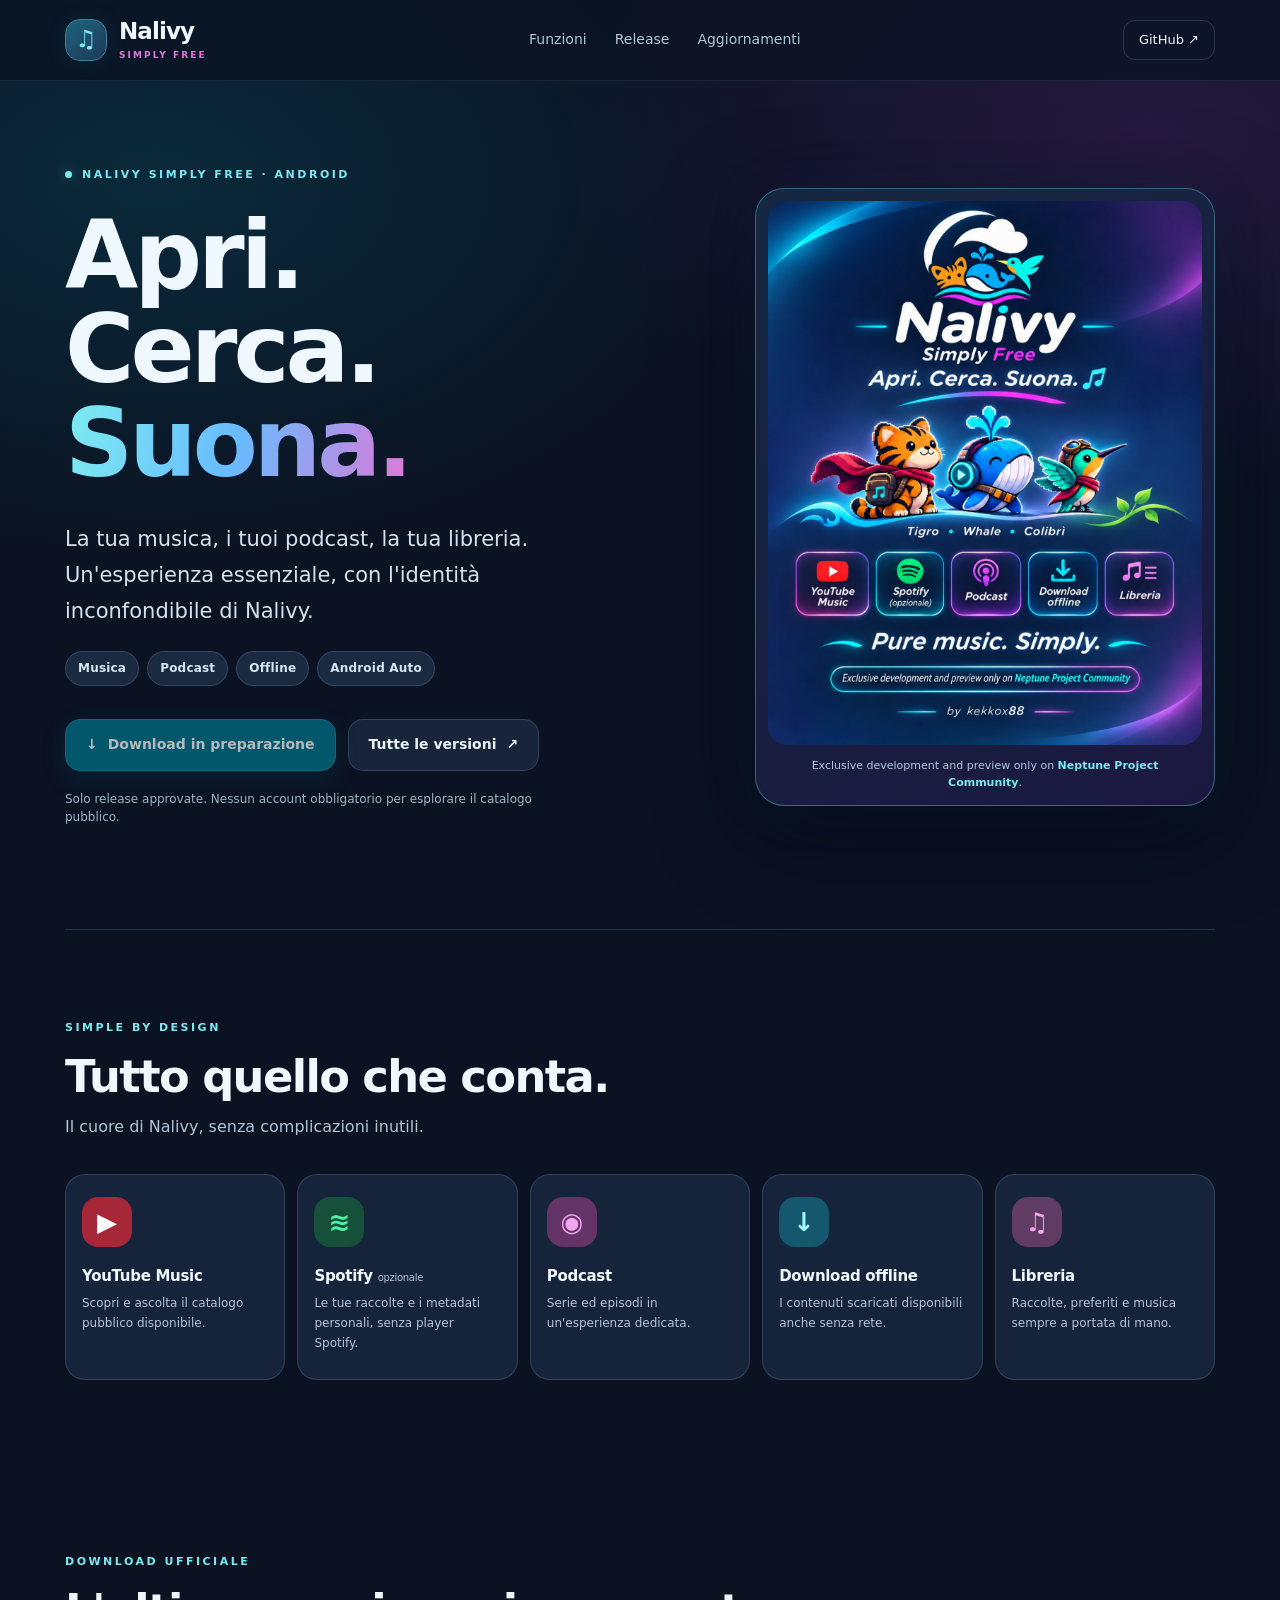
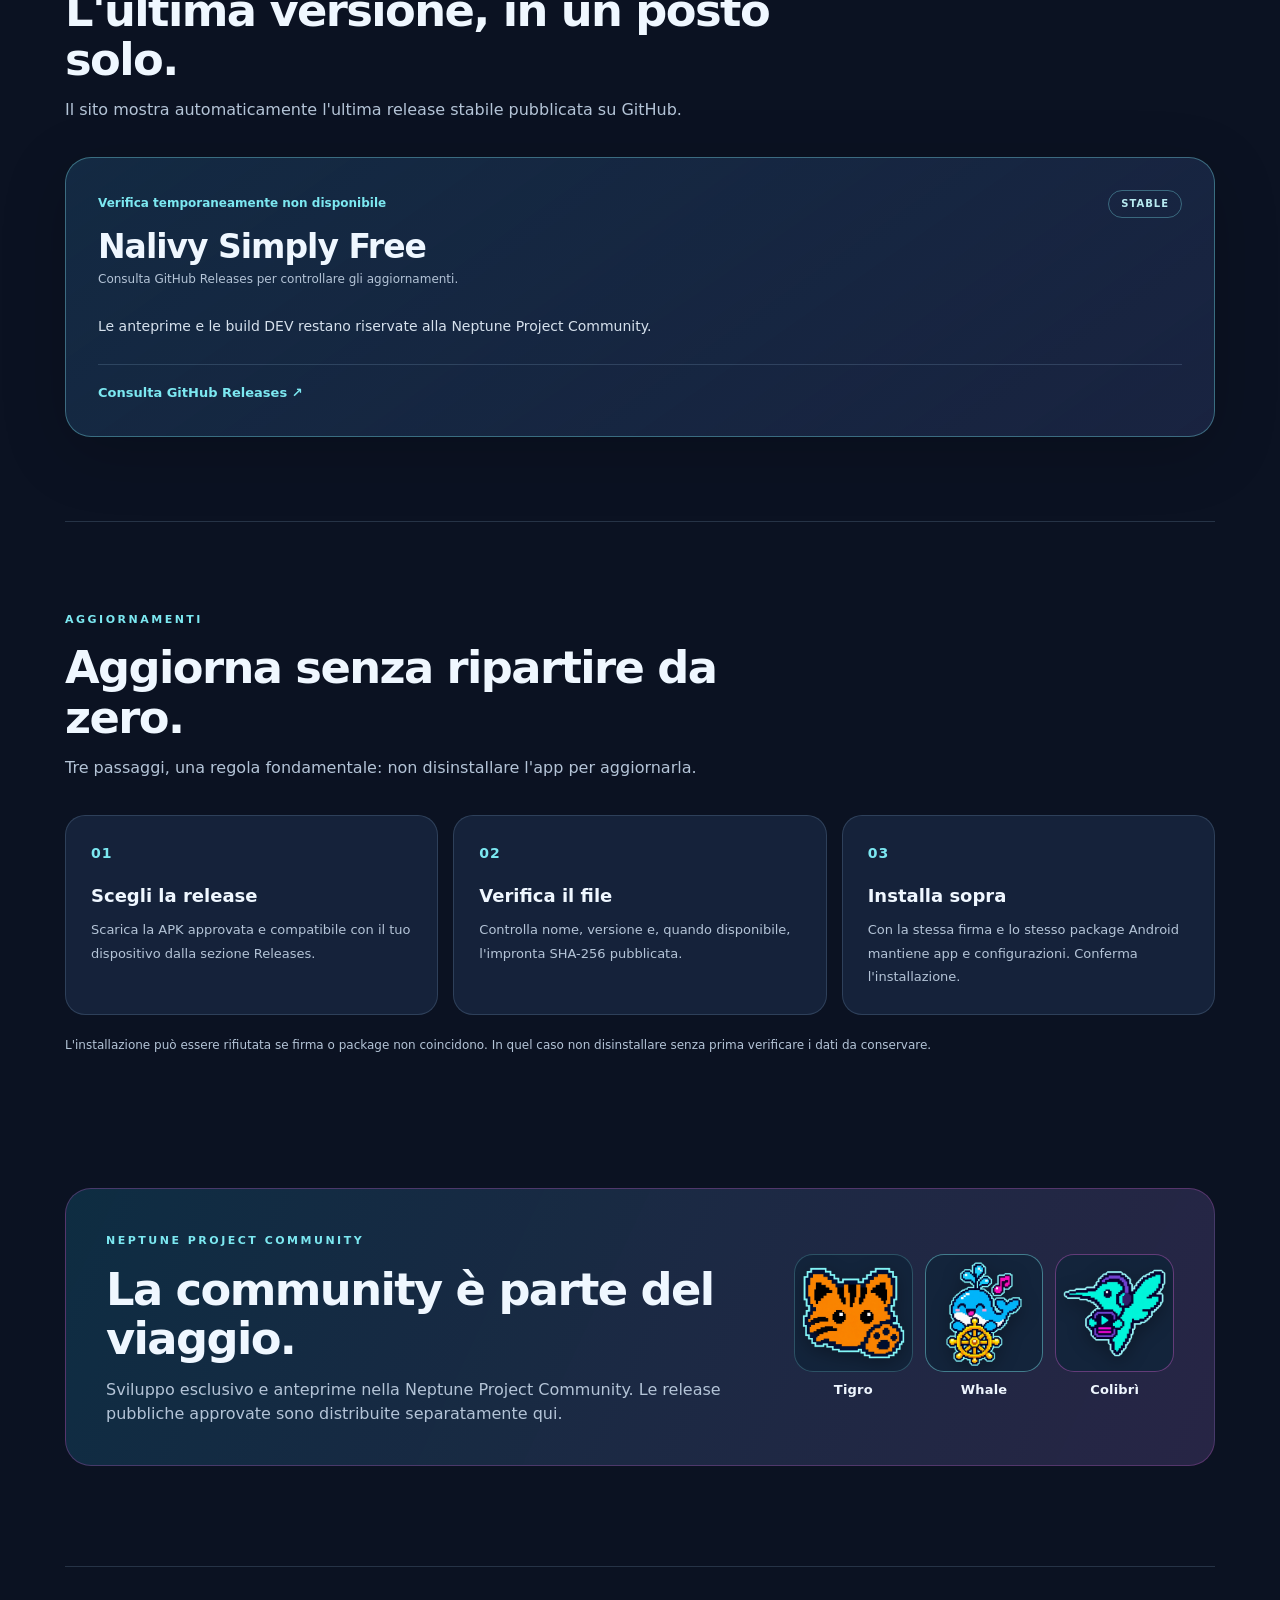
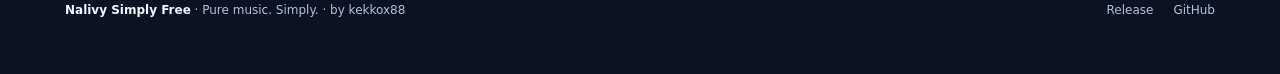
==== docs/index.html @ 71b58e71 "site: link public footer to repository instead of internal release compliance notes" ====
<!doctype html>
<html lang="it">
<head>
  <meta charset="utf-8">
  <meta name="viewport" content="width=device-width, initial-scale=1">
  <meta name="theme-color" content="#0c1426">
  <meta name="description" content="Nalivy Simply Free — Apri. Cerca. Suona. Scopri l'app Android, le release ufficiali e gli aggiornamenti.">
  <meta property="og:title" content="Nalivy Simply Free · Pure music. Simply.">
  <meta property="og:description" content="Apri. Cerca. Suona. Musica, podcast e libreria, in stile Nalivy Simply.">
  <meta property="og:type" content="website">
  <meta property="og:image" content="https://kekkox88.github.io/Nalivy-Downloads/assets/nalivy-cover.jpg">
  <meta property="og:url" content="https://kekkox88.github.io/Nalivy-Downloads/">
  <title>Nalivy Simply Free · Pure music. Simply.</title>
  <link rel="icon" type="image/svg+xml" href="./assets/favicon.svg">
  <link rel="stylesheet" href="./styles.css">
  <script defer src="./app.js"></script>
</head>
<body>
  <a class="skip" href="#main">Vai al contenuto</a>
  <div class="background-glow" aria-hidden="true"></div>
  <header class="site-header">
    <nav class="nav wrap" aria-label="Navigazione principale">
      <a class="brand" href="#top" aria-label="Nalivy Simply Free, torna all'inizio">
        <span class="brand-symbol" aria-hidden="true">♫</span>
        <span class="brand-text"><strong>Nalivy</strong><small>SIMPLY FREE</small></span>
      </a>
      <div class="nav-items">
        <a href="#funzioni">Funzioni</a>
        <a href="#release">Release</a>
        <a href="#aggiornamenti">Aggiornamenti</a>
      </div>
      <a class="nav-github" href="https://github.com/kekkox88/Nalivy-Downloads" rel="noopener noreferrer" target="_blank">GitHub <span aria-hidden="true">↗</span></a>
    </nav>
  </header>

  <main id="main">
    <section class="hero wrap" id="top" aria-labelledby="hero-title">
      <div class="hero-copy">
        <p class="eyebrow"><span class="status-dot" aria-hidden="true"></span> NALIVY SIMPLY FREE · ANDROID</p>
        <h1 id="hero-title">Apri.<br>Cerca.<br><span class="gradient-text">Suona.</span></h1>
        <p class="hero-sub">La tua musica, i tuoi podcast, la tua libreria. Un'esperienza essenziale, con l'identità inconfondibile di Nalivy.</p>
        <div class="hero-pills" aria-label="Caratteristiche">
          <span>Musica</span><span>Podcast</span><span>Offline</span><span>Android Auto</span>
        </div>
        <div class="hero-actions">
          <a class="button button-primary is-disabled" id="hero-download" href="#release" aria-disabled="true" tabindex="-1"><span aria-hidden="true">↓</span> Download in preparazione</a>
          <a class="button button-outline" href="https://github.com/kekkox88/Nalivy-Downloads/releases" rel="noopener noreferrer" target="_blank">Tutte le versioni <span aria-hidden="true">↗</span></a>
        </div>
        <p class="hero-note">Solo release approvate. Nessun account obbligatorio per esplorare il catalogo pubblico.</p>
      </div>
      <figure class="cover-panel">
        <img src="./assets/nalivy-cover.jpg" alt="Copertina ufficiale Nalivy Simply Free con Tigro, Whale e Colibrì, cinque funzioni principali e il motto Pure music. Simply." width="1227" height="1536" fetchpriority="high">
        <figcaption>Exclusive development and preview only on <strong>Neptune Project Community</strong>.</figcaption>
      </figure>
    </section>

    <section class="section section-line wrap" id="funzioni" aria-labelledby="features-title">
      <div class="section-head"><span class="kicker">SIMPLE BY DESIGN</span><h2 id="features-title">Tutto quello che conta.</h2><p>Il cuore di Nalivy, senza complicazioni inutili.</p></div>
      <div class="features">
        <article class="feature"><div class="feature-icon youtube" aria-hidden="true">▶</div><h3>YouTube Music</h3><p>Scopri e ascolta il catalogo pubblico disponibile.</p></article>
        <article class="feature"><div class="feature-icon spotify" aria-hidden="true">≋</div><h3>Spotify <span class="optional">opzionale</span></h3><p>Le tue raccolte e i metadati personali, senza player Spotify.</p></article>
        <article class="feature"><div class="feature-icon podcasts" aria-hidden="true">◉</div><h3>Podcast</h3><p>Serie ed episodi in un'esperienza dedicata.</p></article>
        <article class="feature"><div class="feature-icon offline" aria-hidden="true">↓</div><h3>Download offline</h3><p>I contenuti scaricati disponibili anche senza rete.</p></article>
        <article class="feature"><div class="feature-icon library" aria-hidden="true">♫</div><h3>Libreria</h3><p>Raccolte, preferiti e musica sempre a portata di mano.</p></article>
      </div>
    </section>

    <section class="section wrap" id="release" aria-labelledby="release-title">
      <div class="section-head"><span class="kicker">DOWNLOAD UFFICIALE</span><h2 id="release-title">L'ultima versione, in un posto solo.</h2><p>Il sito mostra automaticamente l'ultima release stabile pubblicata su GitHub.</p></div>
      <div class="release-panel" aria-live="polite" aria-atomic="false">
        <div class="release-top">
          <div>
            <span id="release-state" class="release-state"><span class="status-dot" aria-hidden="true"></span> Verifica disponibilità…</span>
            <h3 id="release-name">Nalivy Simply Free</h3>
            <p class="release-meta" id="release-meta">Controllo delle release ufficiali.</p>
          </div>
          <span class="release-channel">STABLE</span>
        </div>
        <p id="release-message" class="release-message">Le versioni di sviluppo non vengono pubblicate in questa sezione.</p>
        <div class="downloads" id="download-files" hidden></div>
        <div class="notes" id="release-notes" hidden><h4>Novità della versione</h4><p id="release-notes-text"></p></div>
        <div class="release-bottom"><a id="release-page" href="https://github.com/kekkox88/Nalivy-Downloads/releases" target="_blank" rel="noopener noreferrer">Consulta GitHub Releases <span aria-hidden="true">↗</span></a><a id="checksum-link" href="#aggiornamenti" hidden>Verifica SHA-256</a></div>
      </div>
    </section>

    <section class="section section-line wrap" id="aggiornamenti" aria-labelledby="updates-title">
      <div class="section-head"><span class="kicker">AGGIORNAMENTI</span><h2 id="updates-title">Aggiorna senza ripartire da zero.</h2><p>Tre passaggi, una regola fondamentale: non disinstallare l'app per aggiornarla.</p></div>
      <div class="steps">
        <article class="step"><span class="step-number">01</span><h3>Scegli la release</h3><p>Scarica la APK approvata e compatibile con il tuo dispositivo dalla sezione Releases.</p></article>
        <article class="step"><span class="step-number">02</span><h3>Verifica il file</h3><p>Controlla nome, versione e, quando disponibile, l'impronta SHA-256 pubblicata.</p></article>
        <article class="step"><span class="step-number">03</span><h3>Installa sopra</h3><p>Con la stessa firma e lo stesso package Android mantiene app e configurazioni. Conferma l'installazione.</p></article>
      </div>
      <p class="update-disclaimer">L'installazione può essere rifiutata se firma o package non coincidono. In quel caso non disinstallare senza prima verificare i dati da conservare.</p>
    </section>

    <section class="community wrap" aria-labelledby="community-title"><div><span class="kicker">NEPTUNE PROJECT COMMUNITY</span><h2 id="community-title">La community è parte del viaggio.</h2><p>Sviluppo esclusivo e anteprime nella Neptune Project Community. Le release pubbliche approvate sono distribuite separatamente qui.</p></div><div class="community-guardians" aria-label="Le mascotte di Nalivy: Tigro, Whale e Colibrì">
      <figure class="guardian guardian-tigro">
        <div class="guardian-art"><img src="./assets/tigro.webp" width="620" height="562" alt="Tigro, mascotte pixel-art a forma di tigre arancione" loading="lazy" decoding="async"></div>
        <figcaption>Tigro</figcaption>
      </figure>
      <figure class="guardian guardian-whale">
        <div class="guardian-art"><img src="./assets/whale.webp" width="467" height="620" alt="Whale, mascotte pixel-art a forma di balena blu al timone" loading="lazy" decoding="async"></div>
        <figcaption>Whale</figcaption>
      </figure>
      <figure class="guardian guardian-colibri">
        <div class="guardian-art"><img src="./assets/colibri.webp" width="620" height="532" alt="Colibrì, mascotte pixel-art turchese con cuffie musicali" loading="lazy" decoding="async"></div>
        <figcaption>Colibrì</figcaption>
      </figure>
    </div></section>
  </main>

  <footer class="footer wrap"><span><strong>Nalivy Simply Free</strong> · Pure music. Simply. · by kekkox88</span><div><a href="https://github.com/kekkox88/Nalivy-Downloads/releases">Release</a><a href="https://github.com/kekkox88/Nalivy-Downloads">GitHub</a></div></footer>
</body>
</html>
---- docs/styles.css ----
:root{--bg:#0b1222;--bg2:#101b30;--surface:#15213a;--surface2:#172743;--stroke:rgba(159,198,231,.18);--ink:#eff7ff;--muted:#b4c4d7;--cyan:#7ce8f1;--turquoise:#00b5c8;--magenta:#db7bd8;--cta:#00758b;--radius:22px;color-scheme:dark}
*,*::before,*::after{box-sizing:border-box}
html{scroll-behavior:smooth;scroll-padding-top:88px}
body{margin:0;font-family:Inter,ui-sans-serif,system-ui,-apple-system,BlinkMacSystemFont,"Segoe UI",sans-serif;color:var(--ink);background:var(--bg);line-height:1.55;-webkit-font-smoothing:antialiased}
[hidden]{display:none!important}
a{color:inherit;text-decoration:none}button{font:inherit}a:focus-visible,button:focus-visible{outline:3px solid var(--cyan);outline-offset:4px}::selection{background:#16869b;color:white}
.wrap{width:min(1150px,calc(100% - 48px));margin-inline:auto}.background-glow{pointer-events:none;position:absolute;inset:0 0 auto;z-index:-1;height:900px;background:radial-gradient(ellipse 46% 41% at 90% 15%,rgba(119,47,155,.24),transparent),radial-gradient(ellipse 48% 43% at 12% 20%,rgba(0,181,200,.15),transparent);overflow:hidden}
.skip{position:absolute;left:20px;top:-100px;background:var(--cyan);color:var(--bg);padding:12px;z-index:100}.skip:focus{top:16px}
.site-header{position:relative;border-bottom:1px solid rgba(159,198,231,.1);background:rgba(10,19,36,.8)}.nav{min-height:80px;display:flex;align-items:center;justify-content:space-between;gap:24px}.brand{display:flex;align-items:center;gap:12px}.brand-symbol{width:42px;height:42px;background:linear-gradient(145deg,#1b647b,#213759);border:1px solid #427d95;border-radius:15px;display:grid;place-items:center;color:var(--cyan);font-size:24px;box-shadow:0 0 22px rgba(0,181,200,.1)}.brand-text{display:flex;flex-direction:column;line-height:1.04}.brand-text strong{font-size:23px;letter-spacing:-.9px}.brand-text small{font-size:9px;letter-spacing:2.1px;font-weight:800;color:var(--magenta);margin-top:7px}.nav-items{display:flex;gap:28px;color:var(--muted);font-size:14px}.nav-items a:hover,.nav-github:hover,.footer a:hover{color:var(--cyan)}.nav-github{border:1px solid var(--stroke);padding:9px 15px;border-radius:12px;font-size:13px;white-space:nowrap}
.hero{display:grid;grid-template-columns:minmax(0,1.2fr) minmax(0,.9fr);gap:clamp(30px,6vw,92px);align-items:center;padding-top:74px;padding-bottom:90px}.hero-copy{min-width:0}.eyebrow,.kicker{font-weight:800;font-size:11px;letter-spacing:2.5px;color:var(--cyan)}.eyebrow{display:flex;align-items:center;gap:10px}.status-dot{width:7px;height:7px;border-radius:50%;display:inline-block;background:var(--cyan);box-shadow:0 0 12px rgba(124,232,241,.4);flex-shrink:0}.hero h1{font-weight:850;line-height:.99;letter-spacing:-4px;font-size:clamp(64px,7.4vw,104px);margin:26px 0 32px}.gradient-text{background:linear-gradient(105deg,var(--cyan) 5%,#68bbff 50%,var(--magenta) 98%);background-clip:text;-webkit-background-clip:text;color:transparent}.hero-sub{color:#d4e2ef;font-size:clamp(17px,2.05vw,21px);max-width:550px;line-height:1.7;margin:0 0 22px}.hero-pills{display:flex;flex-wrap:wrap;gap:8px}.hero-pills span{font-size:12px;font-weight:600;letter-spacing:.2px;border-radius:100px;background:#1a2a41;border:1px solid var(--stroke);padding:7px 12px;color:#d2e8f0}.hero-actions{display:flex;flex-wrap:wrap;gap:12px;margin-top:33px}.button{border:1px solid var(--stroke);display:inline-flex;align-items:center;justify-content:center;gap:10px;border-radius:15px;padding:14px 20px;min-height:51px;font-weight:750;font-size:14px;transition:transform .18s ease,border-color .18s ease,background .18s ease}.button:hover:not(.is-disabled){transform:translateY(-2px)}.button-primary{background:#00758b;color:#fff;border-color:#158fa4;box-shadow:0 8px 26px rgba(0,117,139,.25)}.button-primary:hover:not(.is-disabled){background:#008aa0}.button-outline{background:#17243a;color:#eaf6fb}.button-outline:hover{border-color:#5495ab}.is-disabled{cursor:default;opacity:.7}.hero-note{font-size:12px;color:#9eb5c8;margin-top:19px;max-width:500px}
.cover-panel{margin:0;background:linear-gradient(145deg,#162841,#1b1840);padding:12px;border:1px solid rgba(109,219,235,.38);border-radius:29px;box-shadow:0 23px 90px rgba(3,6,18,.55),0 0 55px rgba(2,145,180,.09);max-width:480px;justify-self:center}.cover-panel img{display:block;width:100%;height:auto;border-radius:19px}.cover-panel figcaption{font-size:11px;padding:12px 9px 2px;text-align:center;color:#b3c9db}.cover-panel strong{color:var(--cyan)}
.section{padding-block:84px}.section-line{border-top:1px solid var(--stroke)}.section-head{max-width:750px;margin-bottom:34px}.section-head h2,.community h2{font-size:clamp(29px,3.5vw,46px);letter-spacing:-1.6px;line-height:1.1;margin:13px 0 14px}.section-head p,.community p{margin:0;color:var(--muted);font-size:16px}.features{display:grid;grid-template-columns:repeat(5,minmax(0,1fr));gap:12px}.feature{background:#15243a;border:1px solid var(--stroke);border-radius:20px;padding:22px 16px 25px;min-height:206px}.feature-icon{font-size:26px;width:50px;height:50px;border-radius:16px;display:grid;place-items:center;margin-bottom:20px;font-weight:800}.feature-icon.youtube{color:#fff;background:#a62738}.feature-icon.spotify{color:#4af1a0;background:#164f3a}.feature-icon.podcasts{color:#f3a6f0;background:#643468}.feature-icon.offline{color:#9ff8ff;background:#15576c}.feature-icon.library{color:#f5a2ef;background:#603c64}.feature h3{font-size:15px;line-height:1.25;letter-spacing:-.3px;margin:0 0 9px}.feature .optional{font-size:10px;font-weight:500;color:var(--muted);white-space:nowrap}.feature p{color:var(--muted);font-size:12px;line-height:1.65;margin:0}
.release-panel{border:1px solid rgba(124,232,241,.36);border-radius:26px;background:linear-gradient(145deg,rgba(0,117,139,.1),rgba(29,37,71,.45)),#15213a;padding:32px;box-shadow:0 16px 65px rgba(0,0,0,.18)}.release-top{display:flex;gap:20px;justify-content:space-between;align-items:flex-start}.release-state{color:var(--cyan);font-size:12px;display:inline-flex;gap:10px;align-items:center;font-weight:700}.release-top h3{font-size:clamp(23px,2.8vw,33px);letter-spacing:-1px;margin:14px 0 5px;line-height:1.1}.release-meta{color:var(--muted);font-size:12px;margin:0}.release-channel{color:#b8eaf0;border:1px solid rgba(124,232,241,.35);padding:5px 12px;border-radius:100px;font-size:10px;letter-spacing:1px;font-weight:800}.release-message{color:#d6e1ed;line-height:1.7;font-size:14px;margin:26px 0}.release-bottom{border-top:1px solid var(--stroke);padding-top:18px;display:flex;gap:18px;flex-wrap:wrap}.release-bottom a{color:var(--cyan);font-size:13px;font-weight:700}.release-bottom a:hover{text-decoration:underline}.downloads{display:flex;flex-wrap:wrap;gap:12px;margin:20px 0 24px}.download-file{display:flex;flex-direction:column;gap:3px;background:#00758b;color:white;border:1px solid #339cae;padding:13px 16px;border-radius:14px;font-size:14px;min-width:190px}.download-file:hover{background:#008da6}.download-file span{font-size:10px;opacity:.86;font-weight:400}.notes{border-top:1px solid var(--stroke);padding-top:18px;margin:18px 0}.notes h4{margin:0 0 8px}.notes p{font-size:13px;color:var(--muted);white-space:pre-line;overflow-wrap:anywhere;max-height:18rem;overflow:auto;line-height:1.8}
.steps{display:grid;grid-template-columns:repeat(3,minmax(0,1fr));gap:15px}.step{background:#15223a;border:1px solid var(--stroke);border-radius:20px;padding:25px}.step-number{font-weight:800;font-size:14px;color:var(--cyan);letter-spacing:1px}.step h3{margin:16px 0 9px;font-size:18px}.step p,.update-disclaimer{margin:0;color:var(--muted);font-size:13px;line-height:1.8}.update-disclaimer{margin-top:20px;font-size:12px}
.community{margin-block:48px 100px;border:1px solid rgba(198,90,197,.3);border-radius:26px;padding:38px 40px;background:linear-gradient(115deg,rgba(0,117,139,.17),rgba(198,90,197,.12)),#111e33;display:flex;justify-content:space-between;align-items:center;gap:40px}.community>div:first-child{max-width:740px}.community-guardians{display:grid;grid-template-columns:repeat(3,minmax(0,1fr));gap:12px;width:min(100%,380px);flex:0 0 auto}
.guardian{margin:0;min-width:0;text-align:center}
.guardian-art{aspect-ratio:1;display:flex;align-items:center;justify-content:center;overflow:hidden;background:#13243b;border:1px solid rgba(124,232,241,.23);border-radius:19px;padding:5px}
.guardian img{display:block;max-width:100%;max-height:100%;width:100%;height:100%;object-fit:contain;filter:drop-shadow(0 5px 9px rgba(0,0,0,.30))}
.guardian figcaption{margin-top:8px;color:var(--ink);font-size:13px;font-weight:750;letter-spacing:.2px}
.guardian-whale .guardian-art{border-color:rgba(124,232,241,.45)}
.guardian-colibri .guardian-art{border-color:rgba(198,90,197,.45)}.footer{border-top:1px solid var(--stroke);display:flex;align-items:center;justify-content:space-between;gap:24px;padding-block:34px 54px;color:var(--muted);font-size:12px}.footer strong{color:var(--ink)}.footer div{display:flex;flex-wrap:wrap;gap:20px}
@media (max-width:950px){.features{grid-template-columns:repeat(3,minmax(0,1fr))}.hero{gap:34px}.hero h1{font-size:clamp(55px,7vw,77px)}.nav-items{gap:17px}}
@media (max-width:690px){.wrap{width:min(100% - 34px,550px)}.nav{min-height:72px}.nav-items{display:none}.nav-github{font-size:12px;padding:9px 12px}.hero{grid-template-columns:1fr;padding-top:45px;padding-bottom:64px;gap:34px}.hero h1{font-size:clamp(58px,13.5vw,88px);margin-block:18px 26px}.hero-sub{font-size:17px;line-height:1.6}.cover-panel{width:min(100%,430px)}.section{padding-block:63px}.features{grid-template-columns:repeat(2,minmax(0,1fr))}.feature{min-height:184px;padding:18px 14px}.steps{grid-template-columns:1fr;gap:10px}.release-panel{padding:22px}.community{padding:26px 22px;display:block;margin-block:22px 64px}.community-guardians{margin-top:24px;width:100%;gap:10px}.guardian-art{border-radius:16px}.guardian figcaption{font-size:12px}.footer{flex-direction:column;align-items:flex-start;padding-bottom:38px}}
@media (max-width:400px){.features{grid-template-columns:1fr}.feature{min-height:0;display:grid;grid-template-columns:52px 1fr;gap:5px 15px;align-items:center}.feature-icon{grid-row:span 2;margin-bottom:0}.feature h3{margin:0}.feature p{grid-column:2}.button{width:100%}.release-top{align-items:center}.release-channel{font-size:9px;padding:4px 8px}}
@media (prefers-reduced-motion:reduce){*,*::before,*::after{scroll-behavior:auto!important;transition:none!important;animation:none!important}}

@media (min-width:691px) and (max-width:1050px){.community{gap:26px;padding:30px}.community-guardians{width:310px}}
@media (max-width:370px){.community-guardians{gap:7px}.guardian-art{padding:2px;border-radius:13px}.guardian figcaption{font-size:11px}}
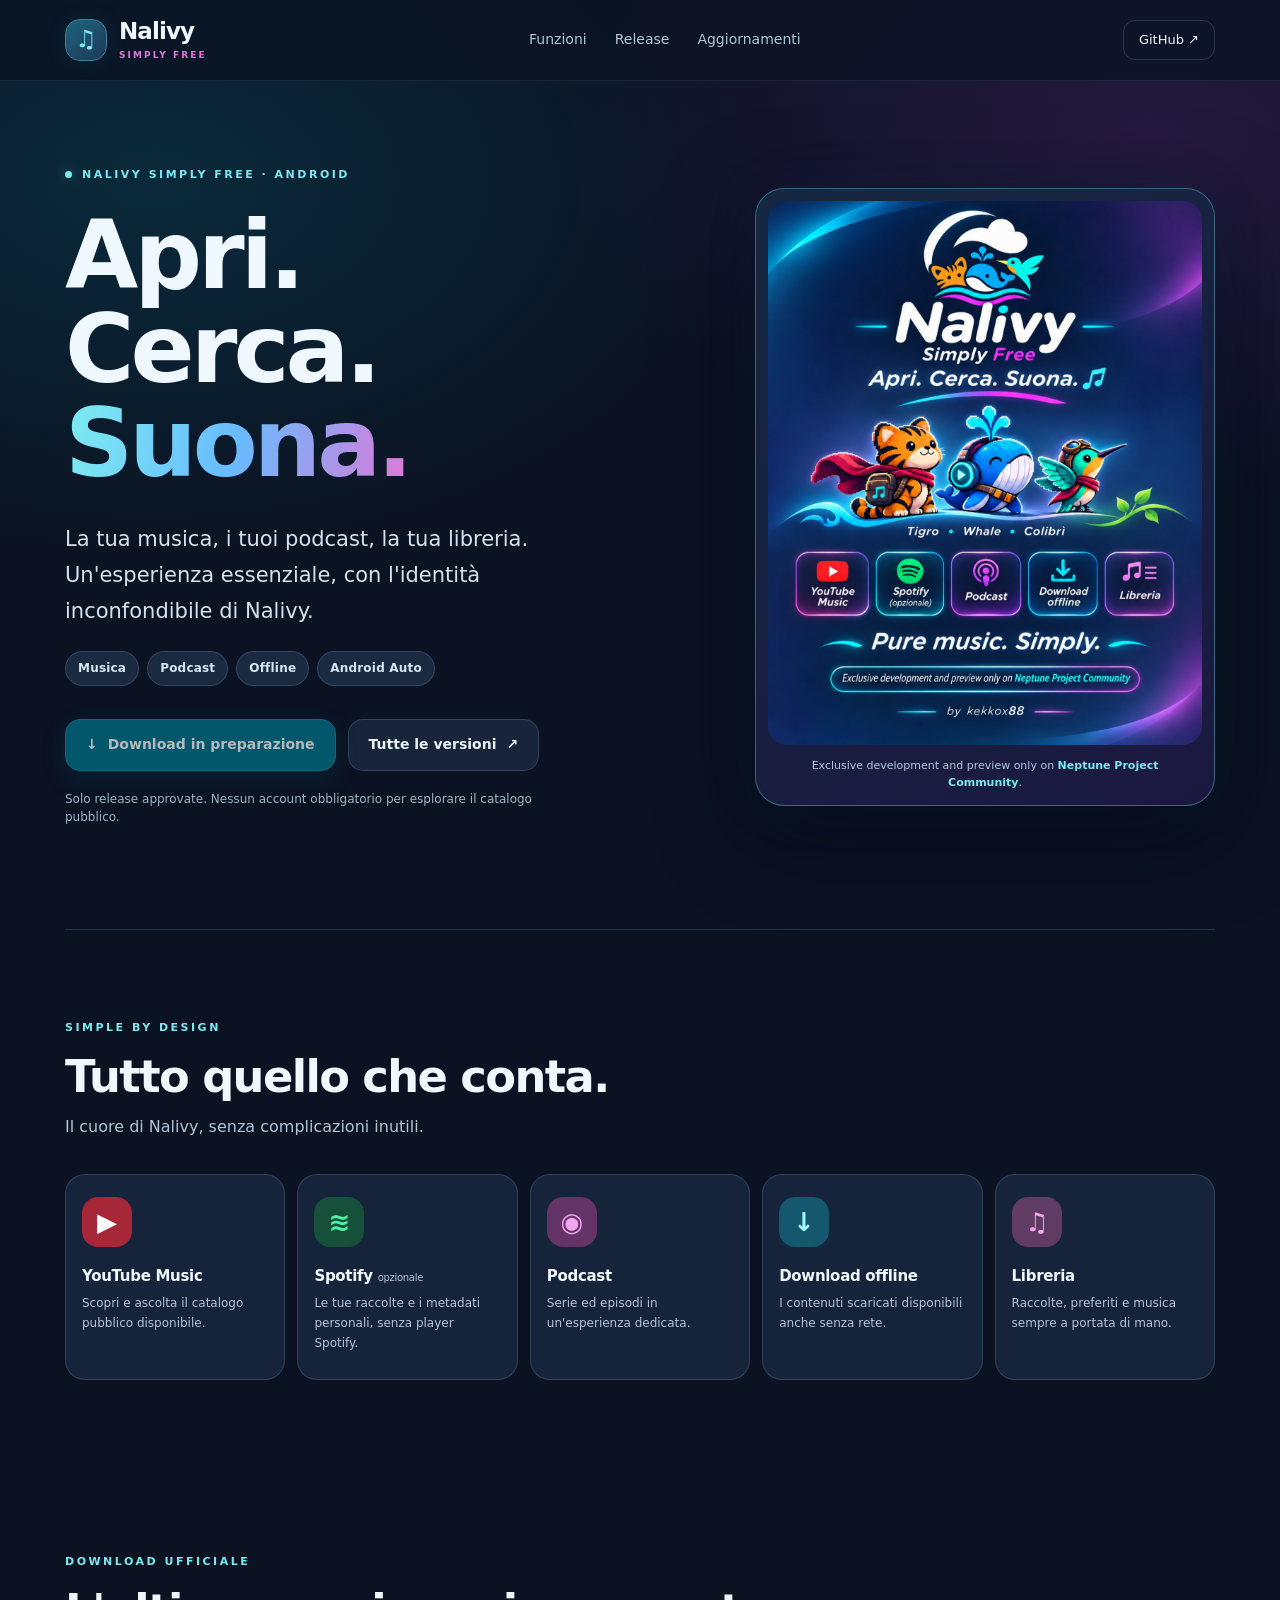
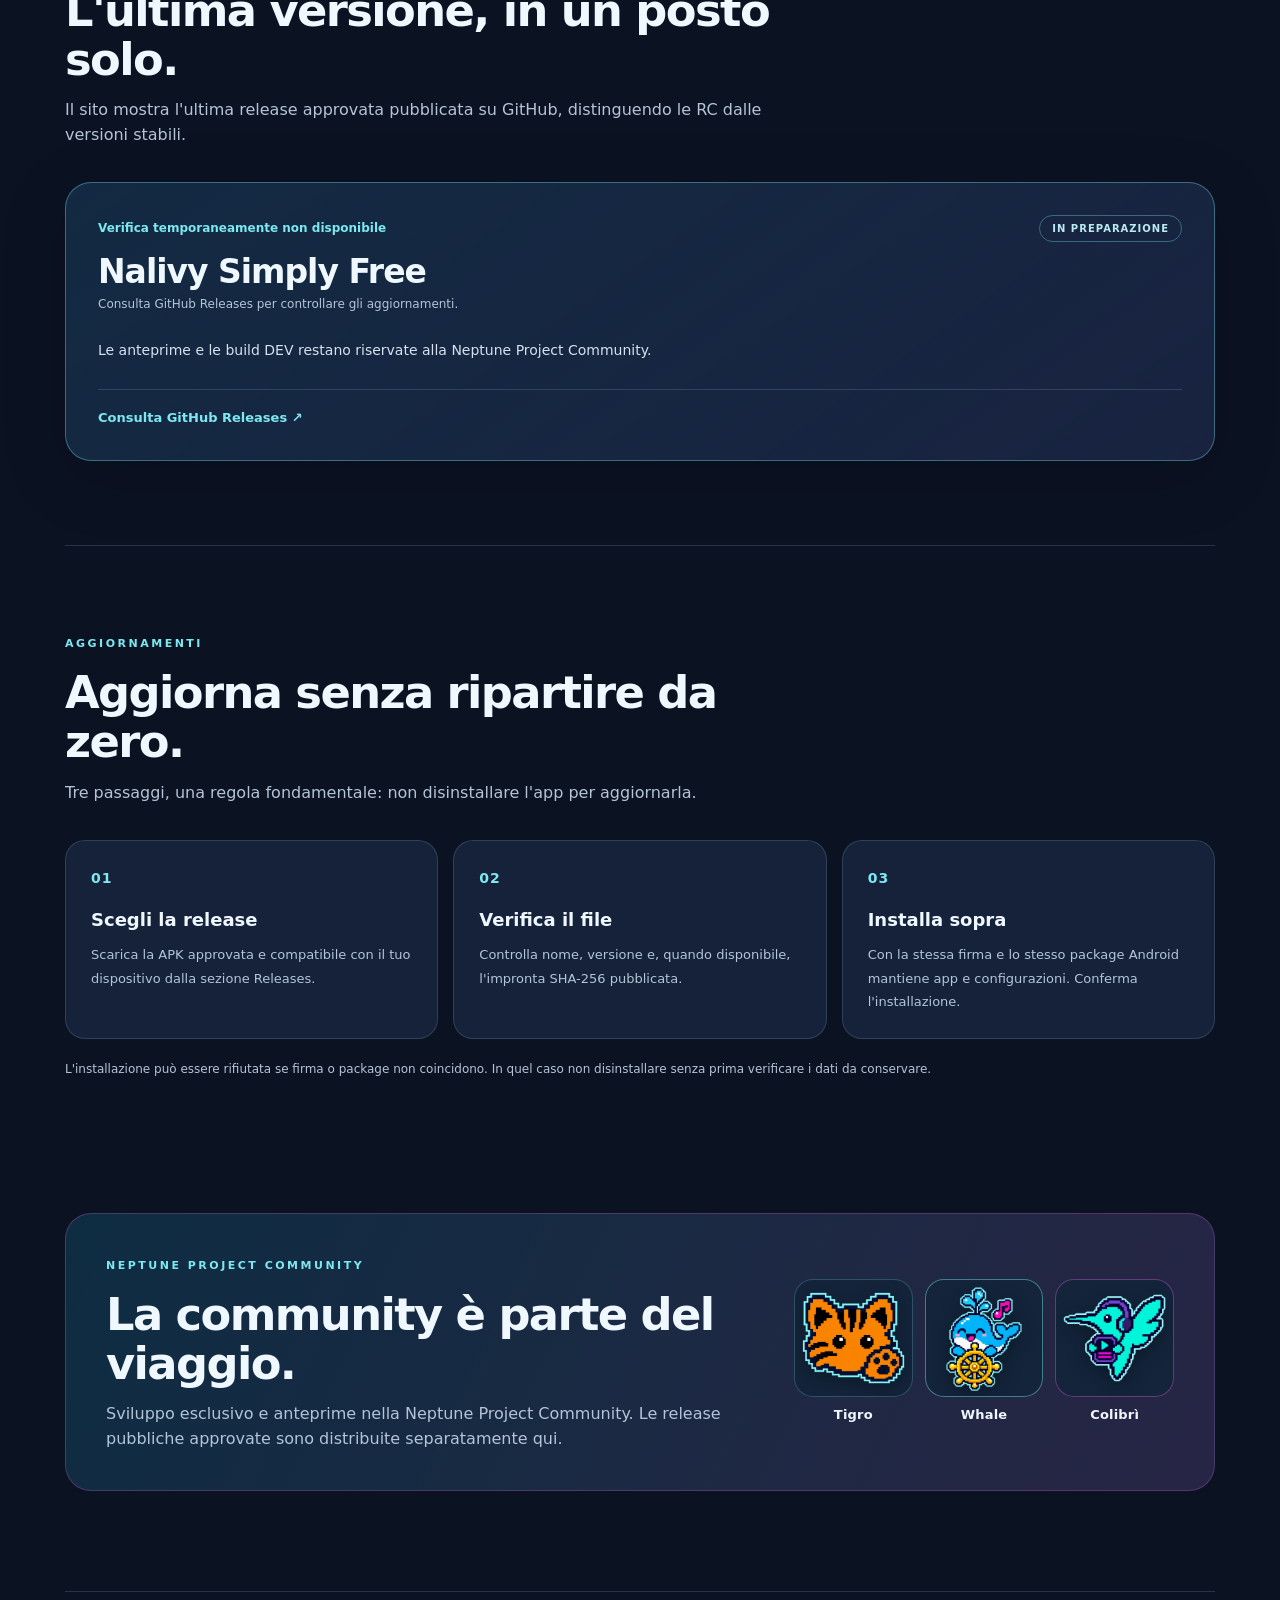
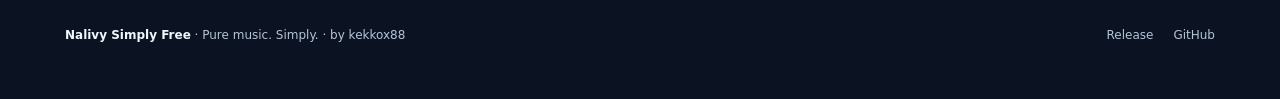
==== commit bbca7e03: "site: mount live RC channel indicator and accurately describe approved downloads" ====
--- a/docs/index.html
+++ b/docs/index.html
@@ -66,7 +66,7 @@
     </section>
 
     <section class="section wrap" id="release" aria-labelledby="release-title">
-      <div class="section-head"><span class="kicker">DOWNLOAD UFFICIALE</span><h2 id="release-title">L'ultima versione, in un posto solo.</h2><p>Il sito mostra automaticamente l'ultima release stabile pubblicata su GitHub.</p></div>
+      <div class="section-head"><span class="kicker">DOWNLOAD UFFICIALE</span><h2 id="release-title">L'ultima versione, in un posto solo.</h2><p>Il sito mostra l'ultima release approvata pubblicata su GitHub, distinguendo le RC dalle versioni stabili.</p></div>
       <div class="release-panel" aria-live="polite" aria-atomic="false">
         <div class="release-top">
           <div>
@@ -74,9 +74,9 @@
             <h3 id="release-name">Nalivy Simply Free</h3>
             <p class="release-meta" id="release-meta">Controllo delle release ufficiali.</p>
           </div>
-          <span class="release-channel">STABLE</span>
+          <span class="release-channel" id="release-channel">RELEASE</span>
         </div>
-        <p id="release-message" class="release-message">Le versioni di sviluppo non vengono pubblicate in questa sezione.</p>
+        <p id="release-message" class="release-message">Le build DEV restano riservate alla community; le RC pubblicate sono indicate chiaramente.</p>
         <div class="downloads" id="download-files" hidden></div>
         <div class="notes" id="release-notes" hidden><h4>Novità della versione</h4><p id="release-notes-text"></p></div>
         <div class="release-bottom"><a id="release-page" href="https://github.com/kekkox88/Nalivy-Downloads/releases" target="_blank" rel="noopener noreferrer">Consulta GitHub Releases <span aria-hidden="true">↗</span></a><a id="checksum-link" href="#aggiornamenti" hidden>Verifica SHA-256</a></div>
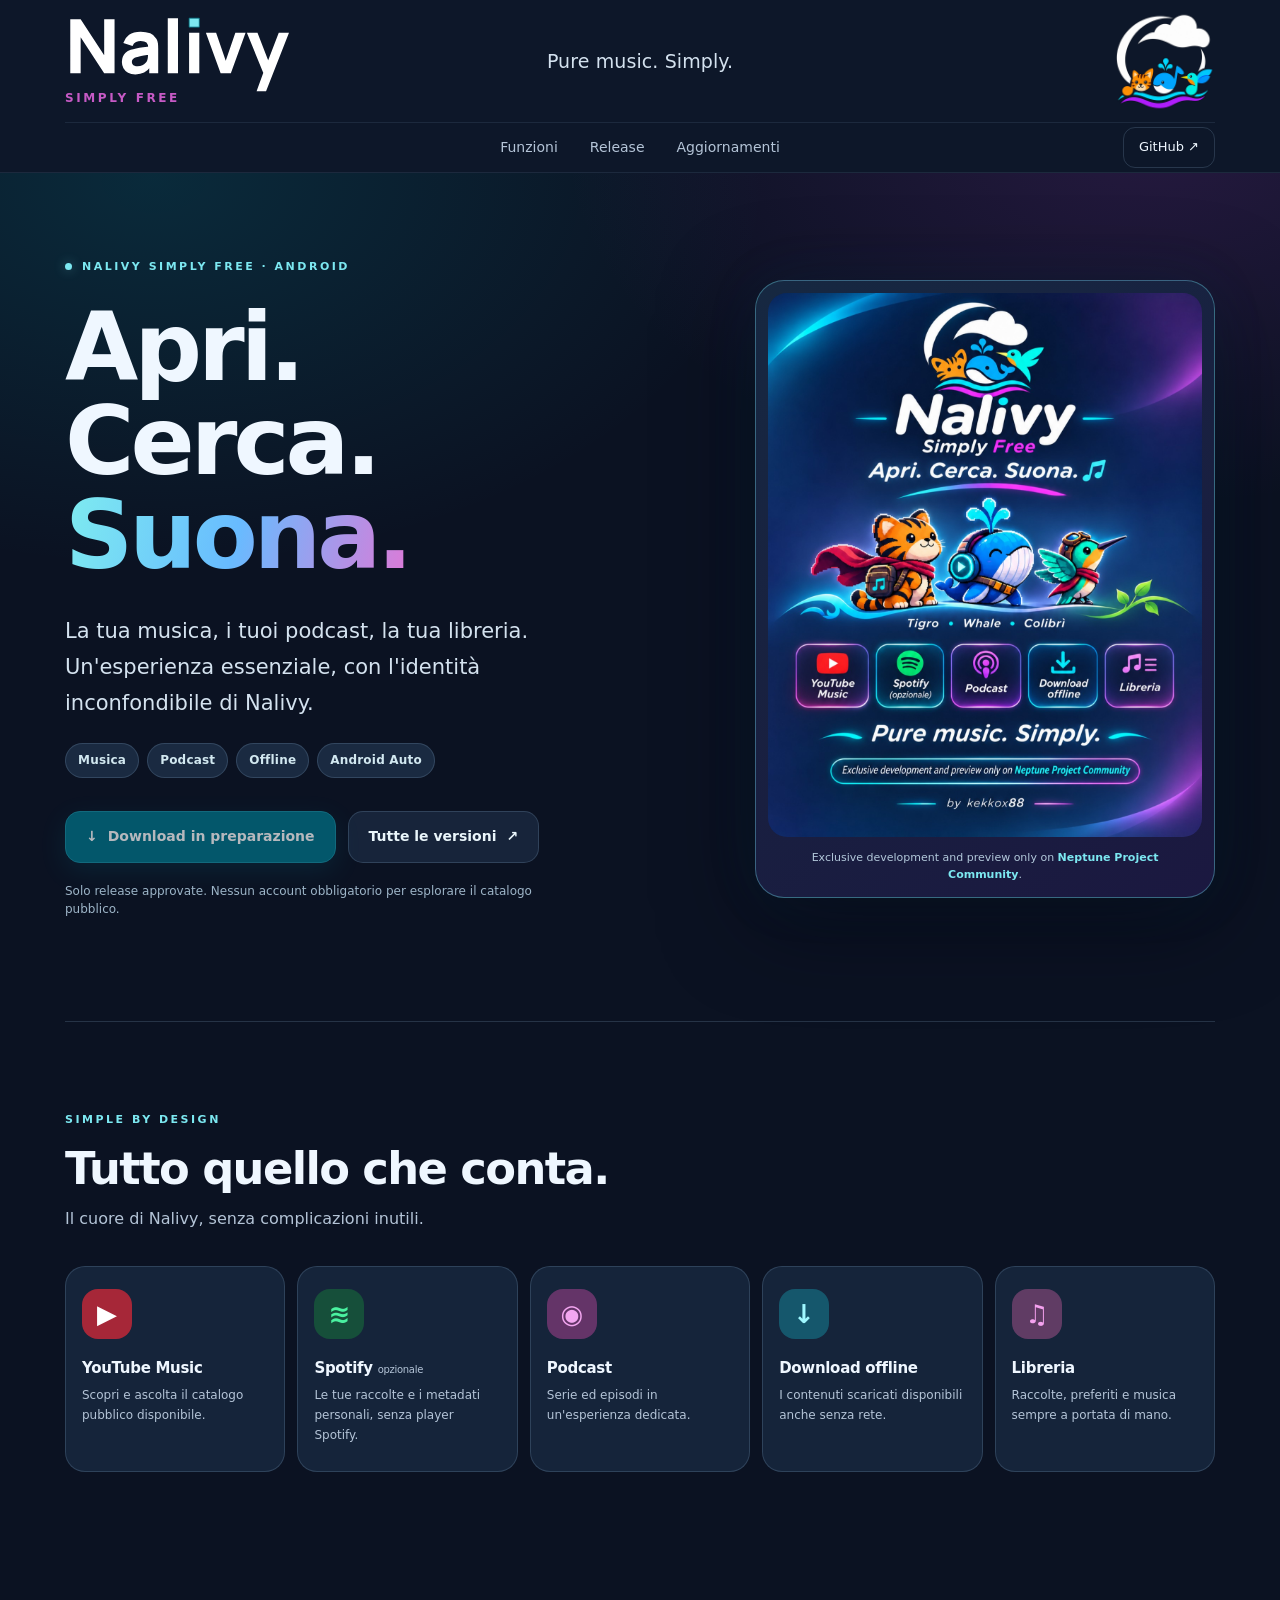
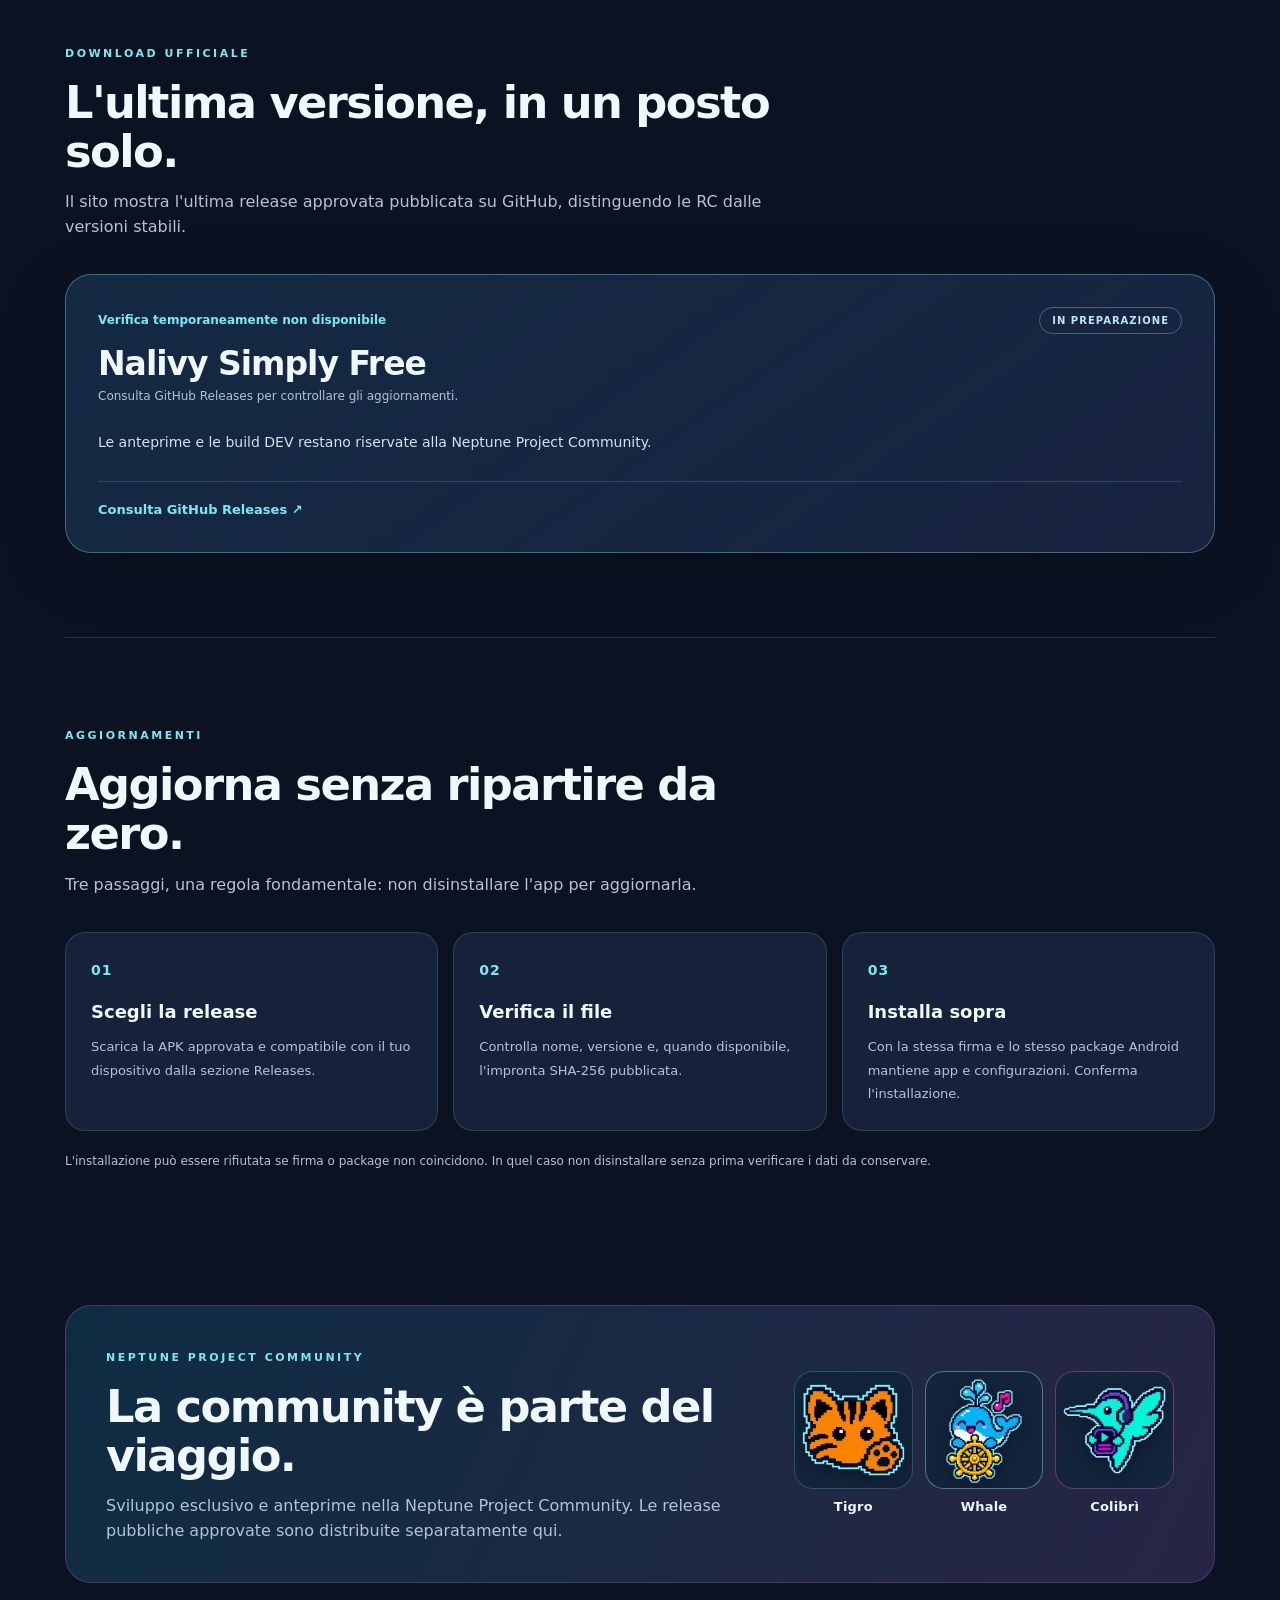
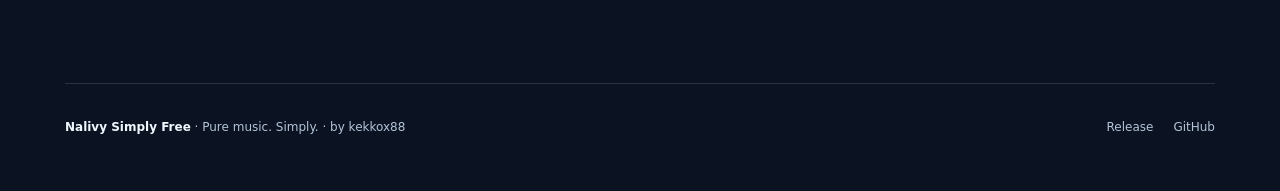
==== commit 971390aa: "docs: apply official Nalivy Simply brand header and original assets" ====
--- a/docs/index.html
+++ b/docs/index.html
@@ -11,7 +11,7 @@
   <meta property="og:image" content="https://kekkox88.github.io/Nalivy-Downloads/assets/nalivy-cover.jpg">
   <meta property="og:url" content="https://kekkox88.github.io/Nalivy-Downloads/">
   <title>Nalivy Simply Free · Pure music. Simply.</title>
-  <link rel="icon" type="image/svg+xml" href="./assets/favicon.svg">
+  <link rel="icon" type="image/png" href="./assets/nalivy-favicon.png" sizes="192x192">
   <link rel="stylesheet" href="./styles.css">
   <script defer src="./app.js"></script>
 </head>
@@ -19,11 +19,15 @@
   <a class="skip" href="#main">Vai al contenuto</a>
   <div class="background-glow" aria-hidden="true"></div>
   <header class="site-header">
+    <div class="brandbar wrap">
+      <a class="brand" href="#top" aria-label="Nalivy Simply Free, torna all'inizio">
+        <img class="brand-wordmark" src="./assets/nalivy-wordmark.svg" alt="Nalivy" width="5959" height="2000" decoding="async">
+        <span class="brand-subtitle">SIMPLY FREE</span>
+      </a>
+      <p class="brand-tagline">Pure music. Simply.</p>
+      <img class="brand-emblem" src="./assets/nalivy-emblem.png" alt="Stemma Nalivy con nuvola, Tigro, Whale e Colibrì" width="512" height="512" decoding="async">
+    </div>
     <nav class="nav wrap" aria-label="Navigazione principale">
-      <a class="brand" href="#top" aria-label="Nalivy Simply Free, torna all'inizio">
-        <span class="brand-symbol" aria-hidden="true">♫</span>
-        <span class="brand-text"><strong>Nalivy</strong><small>SIMPLY FREE</small></span>
-      </a>
       <div class="nav-items">
         <a href="#funzioni">Funzioni</a>
         <a href="#release">Release</a>
--- a/docs/styles.css
+++ b/docs/styles.css
@@ -6,7 +6,18 @@
 a{color:inherit;text-decoration:none}button{font:inherit}a:focus-visible,button:focus-visible{outline:3px solid var(--cyan);outline-offset:4px}::selection{background:#16869b;color:white}
 .wrap{width:min(1150px,calc(100% - 48px));margin-inline:auto}.background-glow{pointer-events:none;position:absolute;inset:0 0 auto;z-index:-1;height:900px;background:radial-gradient(ellipse 46% 41% at 90% 15%,rgba(119,47,155,.24),transparent),radial-gradient(ellipse 48% 43% at 12% 20%,rgba(0,181,200,.15),transparent);overflow:hidden}
 .skip{position:absolute;left:20px;top:-100px;background:var(--cyan);color:var(--bg);padding:12px;z-index:100}.skip:focus{top:16px}
-.site-header{position:relative;border-bottom:1px solid rgba(159,198,231,.1);background:rgba(10,19,36,.8)}.nav{min-height:80px;display:flex;align-items:center;justify-content:space-between;gap:24px}.brand{display:flex;align-items:center;gap:12px}.brand-symbol{width:42px;height:42px;background:linear-gradient(145deg,#1b647b,#213759);border:1px solid #427d95;border-radius:15px;display:grid;place-items:center;color:var(--cyan);font-size:24px;box-shadow:0 0 22px rgba(0,181,200,.1)}.brand-text{display:flex;flex-direction:column;line-height:1.04}.brand-text strong{font-size:23px;letter-spacing:-.9px}.brand-text small{font-size:9px;letter-spacing:2.1px;font-weight:800;color:var(--magenta);margin-top:7px}.nav-items{display:flex;gap:28px;color:var(--muted);font-size:14px}.nav-items a:hover,.nav-github:hover,.footer a:hover{color:var(--cyan)}.nav-github{border:1px solid var(--stroke);padding:9px 15px;border-radius:12px;font-size:13px;white-space:nowrap}
+.site-header{position:relative;border-bottom:1px solid rgba(159,198,231,.1);background:#0d1729}
+.brandbar{display:grid;grid-template-columns:minmax(0,1fr) minmax(0,1fr) minmax(0,1fr);align-items:center;gap:20px;padding-block:12px 10px}
+.brand{display:inline-flex;flex-direction:column;align-items:flex-start;justify-self:start;min-width:0}
+.brand-wordmark{display:block;width:224px;max-width:100%;height:auto}
+.brand-subtitle{display:block;color:#C65AC5;font-size:12px;line-height:1.4;font-weight:800;letter-spacing:2.6px;margin-top:-2px}
+.brand-tagline{margin:0;text-align:center;font-size:clamp(13px,1.55vw,19px);color:#d4e2ef;font-weight:500;letter-spacing:.1px}
+.brand-emblem{display:block;width:100px;height:100px;object-fit:contain;justify-self:end}
+.nav{min-height:50px;display:flex;align-items:center;justify-content:center;position:relative;gap:16px;border-top:1px solid rgba(159,198,231,.1)}
+.nav-items{display:flex;align-items:center;gap:28px;color:var(--muted);font-size:14px}
+.nav-items a{display:inline-flex;align-items:center;min-height:44px;padding:9px 2px;white-space:nowrap}
+.nav-items a:hover,.nav-github:hover,.footer a:hover{color:var(--cyan)}
+.nav-github{position:absolute;right:0;border:1px solid var(--stroke);padding:9px 15px;border-radius:12px;font-size:13px;white-space:nowrap}
 .hero{display:grid;grid-template-columns:minmax(0,1.2fr) minmax(0,.9fr);gap:clamp(30px,6vw,92px);align-items:center;padding-top:74px;padding-bottom:90px}.hero-copy{min-width:0}.eyebrow,.kicker{font-weight:800;font-size:11px;letter-spacing:2.5px;color:var(--cyan)}.eyebrow{display:flex;align-items:center;gap:10px}.status-dot{width:7px;height:7px;border-radius:50%;display:inline-block;background:var(--cyan);box-shadow:0 0 12px rgba(124,232,241,.4);flex-shrink:0}.hero h1{font-weight:850;line-height:.99;letter-spacing:-4px;font-size:clamp(64px,7.4vw,104px);margin:26px 0 32px}.gradient-text{background:linear-gradient(105deg,var(--cyan) 5%,#68bbff 50%,var(--magenta) 98%);background-clip:text;-webkit-background-clip:text;color:transparent}.hero-sub{color:#d4e2ef;font-size:clamp(17px,2.05vw,21px);max-width:550px;line-height:1.7;margin:0 0 22px}.hero-pills{display:flex;flex-wrap:wrap;gap:8px}.hero-pills span{font-size:12px;font-weight:600;letter-spacing:.2px;border-radius:100px;background:#1a2a41;border:1px solid var(--stroke);padding:7px 12px;color:#d2e8f0}.hero-actions{display:flex;flex-wrap:wrap;gap:12px;margin-top:33px}.button{border:1px solid var(--stroke);display:inline-flex;align-items:center;justify-content:center;gap:10px;border-radius:15px;padding:14px 20px;min-height:51px;font-weight:750;font-size:14px;transition:transform .18s ease,border-color .18s ease,background .18s ease}.button:hover:not(.is-disabled){transform:translateY(-2px)}.button-primary{background:#00758b;color:#fff;border-color:#158fa4;box-shadow:0 8px 26px rgba(0,117,139,.25)}.button-primary:hover:not(.is-disabled){background:#008aa0}.button-outline{background:#17243a;color:#eaf6fb}.button-outline:hover{border-color:#5495ab}.is-disabled{cursor:default;opacity:.7}.hero-note{font-size:12px;color:#9eb5c8;margin-top:19px;max-width:500px}
 .cover-panel{margin:0;background:linear-gradient(145deg,#162841,#1b1840);padding:12px;border:1px solid rgba(109,219,235,.38);border-radius:29px;box-shadow:0 23px 90px rgba(3,6,18,.55),0 0 55px rgba(2,145,180,.09);max-width:480px;justify-self:center}.cover-panel img{display:block;width:100%;height:auto;border-radius:19px}.cover-panel figcaption{font-size:11px;padding:12px 9px 2px;text-align:center;color:#b3c9db}.cover-panel strong{color:var(--cyan)}
 .section{padding-block:84px}.section-line{border-top:1px solid var(--stroke)}.section-head{max-width:750px;margin-bottom:34px}.section-head h2,.community h2{font-size:clamp(29px,3.5vw,46px);letter-spacing:-1.6px;line-height:1.1;margin:13px 0 14px}.section-head p,.community p{margin:0;color:var(--muted);font-size:16px}.features{display:grid;grid-template-columns:repeat(5,minmax(0,1fr));gap:12px}.feature{background:#15243a;border:1px solid var(--stroke);border-radius:20px;padding:22px 16px 25px;min-height:206px}.feature-icon{font-size:26px;width:50px;height:50px;border-radius:16px;display:grid;place-items:center;margin-bottom:20px;font-weight:800}.feature-icon.youtube{color:#fff;background:#a62738}.feature-icon.spotify{color:#4af1a0;background:#164f3a}.feature-icon.podcasts{color:#f3a6f0;background:#643468}.feature-icon.offline{color:#9ff8ff;background:#15576c}.feature-icon.library{color:#f5a2ef;background:#603c64}.feature h3{font-size:15px;line-height:1.25;letter-spacing:-.3px;margin:0 0 9px}.feature .optional{font-size:10px;font-weight:500;color:var(--muted);white-space:nowrap}.feature p{color:var(--muted);font-size:12px;line-height:1.65;margin:0}
@@ -20,9 +31,11 @@
 .guardian-whale .guardian-art{border-color:rgba(124,232,241,.45)}
 .guardian-colibri .guardian-art{border-color:rgba(198,90,197,.45)}.footer{border-top:1px solid var(--stroke);display:flex;align-items:center;justify-content:space-between;gap:24px;padding-block:34px 54px;color:var(--muted);font-size:12px}.footer strong{color:var(--ink)}.footer div{display:flex;flex-wrap:wrap;gap:20px}
 @media (max-width:950px){.features{grid-template-columns:repeat(3,minmax(0,1fr))}.hero{gap:34px}.hero h1{font-size:clamp(55px,7vw,77px)}.nav-items{gap:17px}}
-@media (max-width:690px){.wrap{width:min(100% - 34px,550px)}.nav{min-height:72px}.nav-items{display:none}.nav-github{font-size:12px;padding:9px 12px}.hero{grid-template-columns:1fr;padding-top:45px;padding-bottom:64px;gap:34px}.hero h1{font-size:clamp(58px,13.5vw,88px);margin-block:18px 26px}.hero-sub{font-size:17px;line-height:1.6}.cover-panel{width:min(100%,430px)}.section{padding-block:63px}.features{grid-template-columns:repeat(2,minmax(0,1fr))}.feature{min-height:184px;padding:18px 14px}.steps{grid-template-columns:1fr;gap:10px}.release-panel{padding:22px}.community{padding:26px 22px;display:block;margin-block:22px 64px}.community-guardians{margin-top:24px;width:100%;gap:10px}.guardian-art{border-radius:16px}.guardian figcaption{font-size:12px}.footer{flex-direction:column;align-items:flex-start;padding-bottom:38px}}
-@media (max-width:400px){.features{grid-template-columns:1fr}.feature{min-height:0;display:grid;grid-template-columns:52px 1fr;gap:5px 15px;align-items:center}.feature-icon{grid-row:span 2;margin-bottom:0}.feature h3{margin:0}.feature p{grid-column:2}.button{width:100%}.release-top{align-items:center}.release-channel{font-size:9px;padding:4px 8px}}
+@media (max-width:690px){.wrap{width:min(100% - 34px,550px)}.brandbar{grid-template-columns:minmax(0,1fr) auto;column-gap:8px;row-gap:0;padding-top:11px;padding-bottom:7px}.brand-wordmark{width:clamp(156px,42vw,185px)}.brand-subtitle{font-size:10px;letter-spacing:2.1px;margin-top:-3px}.brand-tagline{grid-column:1/-1;grid-row:2;text-align:left;margin-top:-3px;font-size:12px}.brand-emblem{grid-column:2;grid-row:1;width:80px;height:80px}.nav{min-height:48px;display:flex;gap:7px;justify-content:space-between}.nav-items{display:flex;min-width:0;flex:1;gap:clamp(2px,1vw,10px);justify-content:space-between;font-size:clamp(11px,2.65vw,12px)}.nav-items a{padding:10px 2px;min-height:44px}.nav-github{position:static;font-size:11px;padding:9px 7px;min-height:44px;display:inline-flex;align-items:center}.hero{grid-template-columns:1fr;padding-top:45px;padding-bottom:64px;gap:34px}.hero h1{font-size:clamp(58px,13.5vw,88px);margin-block:18px 26px}.hero-sub{font-size:17px;line-height:1.6}.cover-panel{width:min(100%,430px)}.section{padding-block:63px}.features{grid-template-columns:repeat(2,minmax(0,1fr))}.feature{min-height:184px;padding:18px 14px}.steps{grid-template-columns:1fr;gap:10px}.release-panel{padding:22px}.community{padding:26px 22px;display:block;margin-block:22px 64px}.community-guardians{margin-top:24px;width:100%;gap:10px}.guardian-art{border-radius:16px}.guardian figcaption{font-size:12px}.footer{flex-direction:column;align-items:flex-start;padding-bottom:38px}}
+@media (max-width:400px){.brand-emblem{width:70px;height:70px}.nav-github{font-size:11px;padding-inline:6px}.features{grid-template-columns:1fr}.feature{min-height:0;display:grid;grid-template-columns:52px 1fr;gap:5px 15px;align-items:center}.feature-icon{grid-row:span 2;margin-bottom:0}.feature h3{margin:0}.feature p{grid-column:2}.button{width:100%}.release-top{align-items:center}.release-channel{font-size:9px;padding:4px 8px}}
 @media (prefers-reduced-motion:reduce){*,*::before,*::after{scroll-behavior:auto!important;transition:none!important;animation:none!important}}
 
 @media (min-width:691px) and (max-width:1050px){.community{gap:26px;padding:30px}.community-guardians{width:310px}}
 @media (max-width:370px){.community-guardians{gap:7px}.guardian-art{padding:2px;border-radius:13px}.guardian figcaption{font-size:11px}}
+
+@media (min-width:691px) and (max-width:950px){.brandbar{grid-template-columns:minmax(0,1fr) minmax(0,1fr) auto}.brand-wordmark{width:clamp(170px,24vw,224px)}.brand-tagline{font-size:14px}.brand-emblem{width:82px;height:82px}}
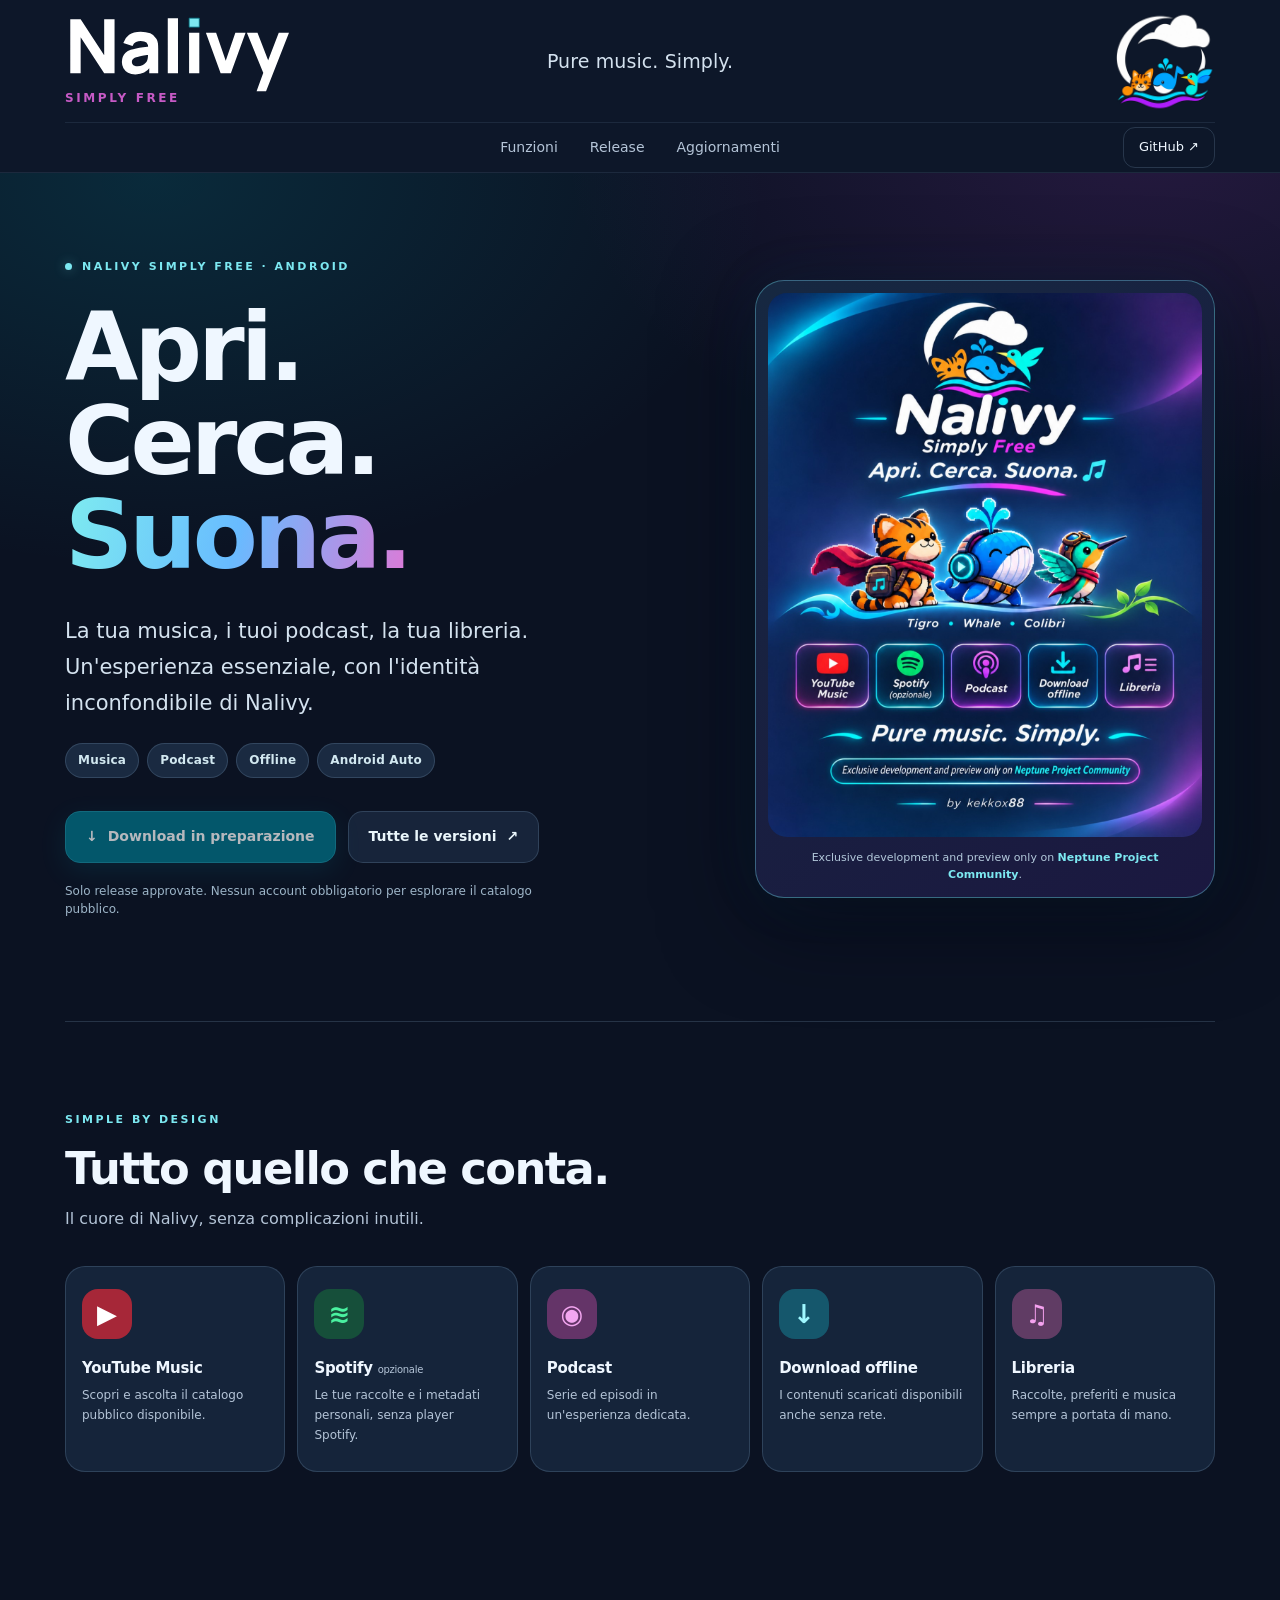
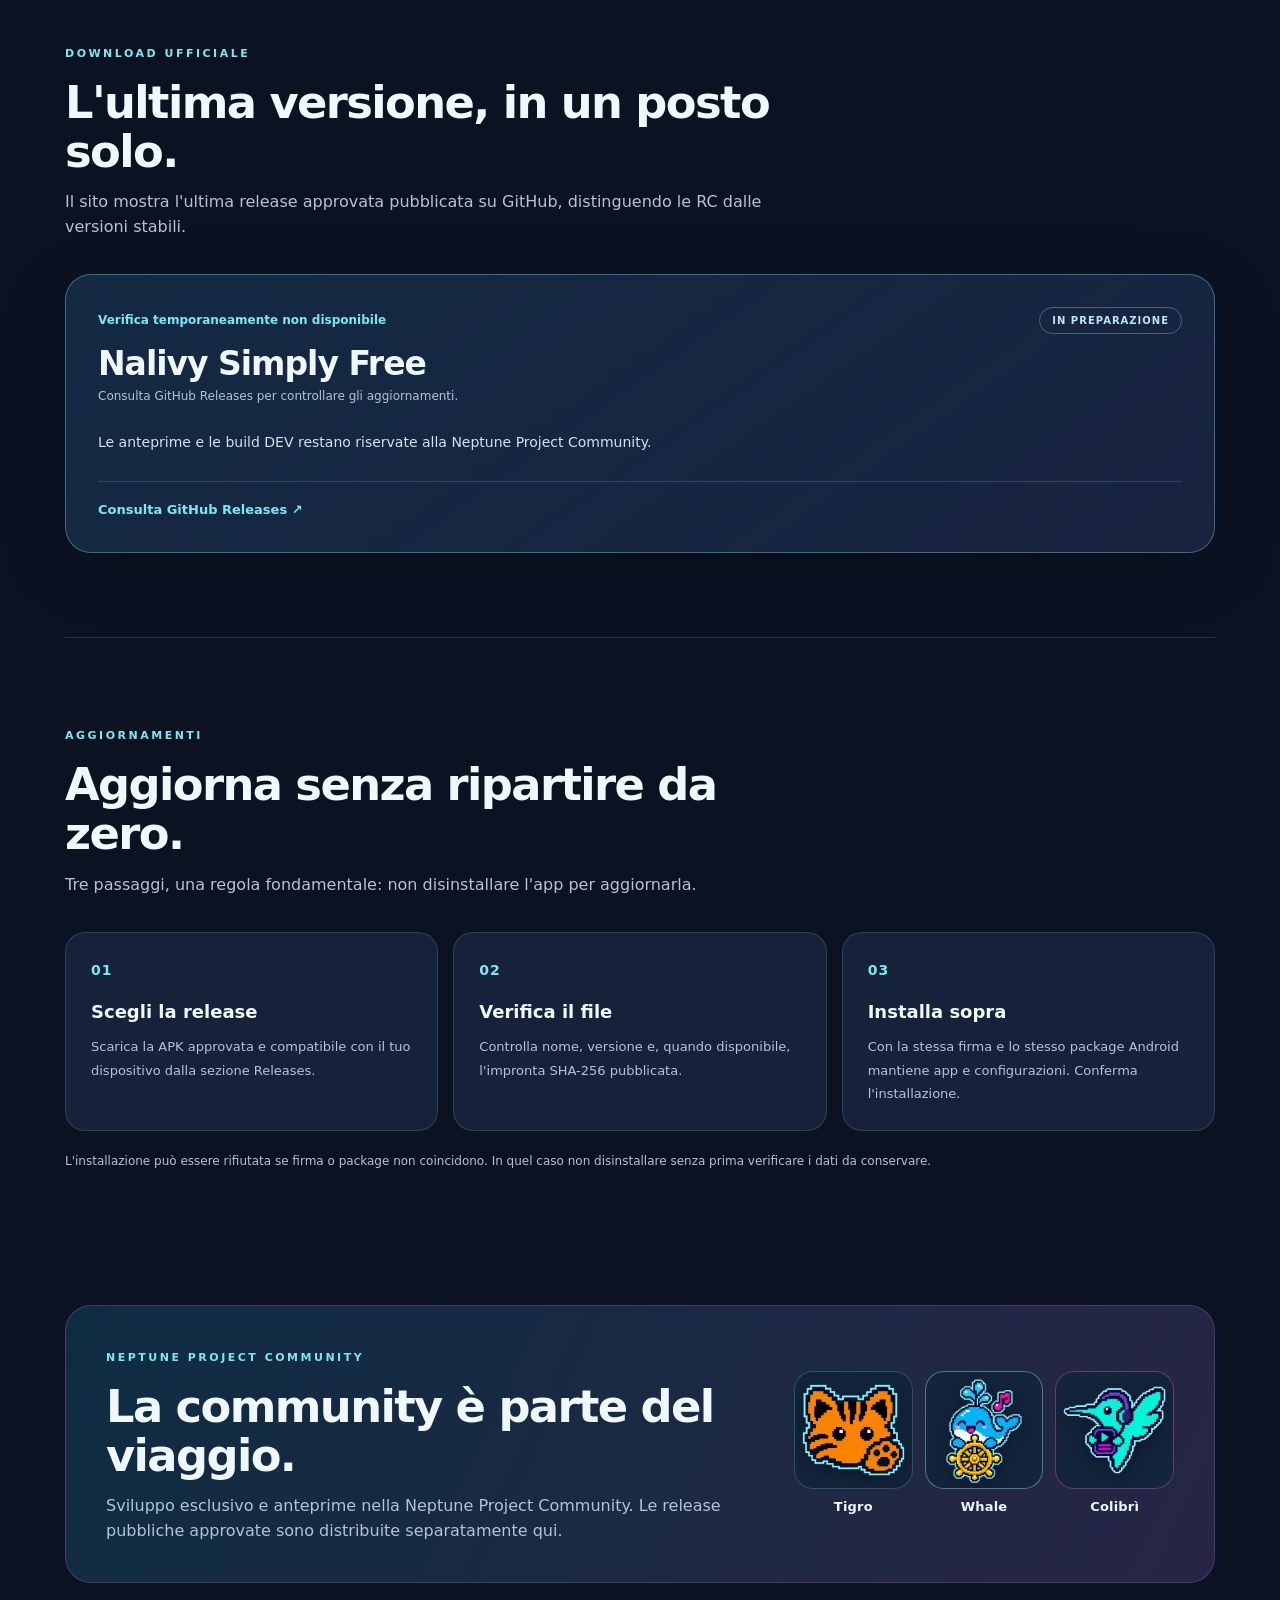
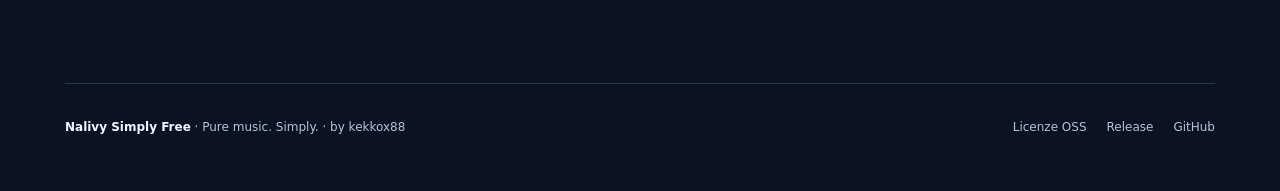
==== commit 7fcc81b7: "docs(legal): publish B100 third-party notices and complete license texts" ====
--- a/docs/index.html
+++ b/docs/index.html
@@ -113,6 +113,6 @@
     </div></section>
   </main>
 
-  <footer class="footer wrap"><span><strong>Nalivy Simply Free</strong> · Pure music. Simply. · by kekkox88</span><div><a href="https://github.com/kekkox88/Nalivy-Downloads/releases">Release</a><a href="https://github.com/kekkox88/Nalivy-Downloads">GitHub</a></div></footer>
+  <footer class="footer wrap"><span><strong>Nalivy Simply Free</strong> · Pure music. Simply. · by kekkox88</span><div><a href="./legal/third-party-notices.html">Licenze OSS</a><a href="https://github.com/kekkox88/Nalivy-Downloads/releases">Release</a><a href="https://github.com/kekkox88/Nalivy-Downloads">GitHub</a></div></footer>
 </body>
 </html>
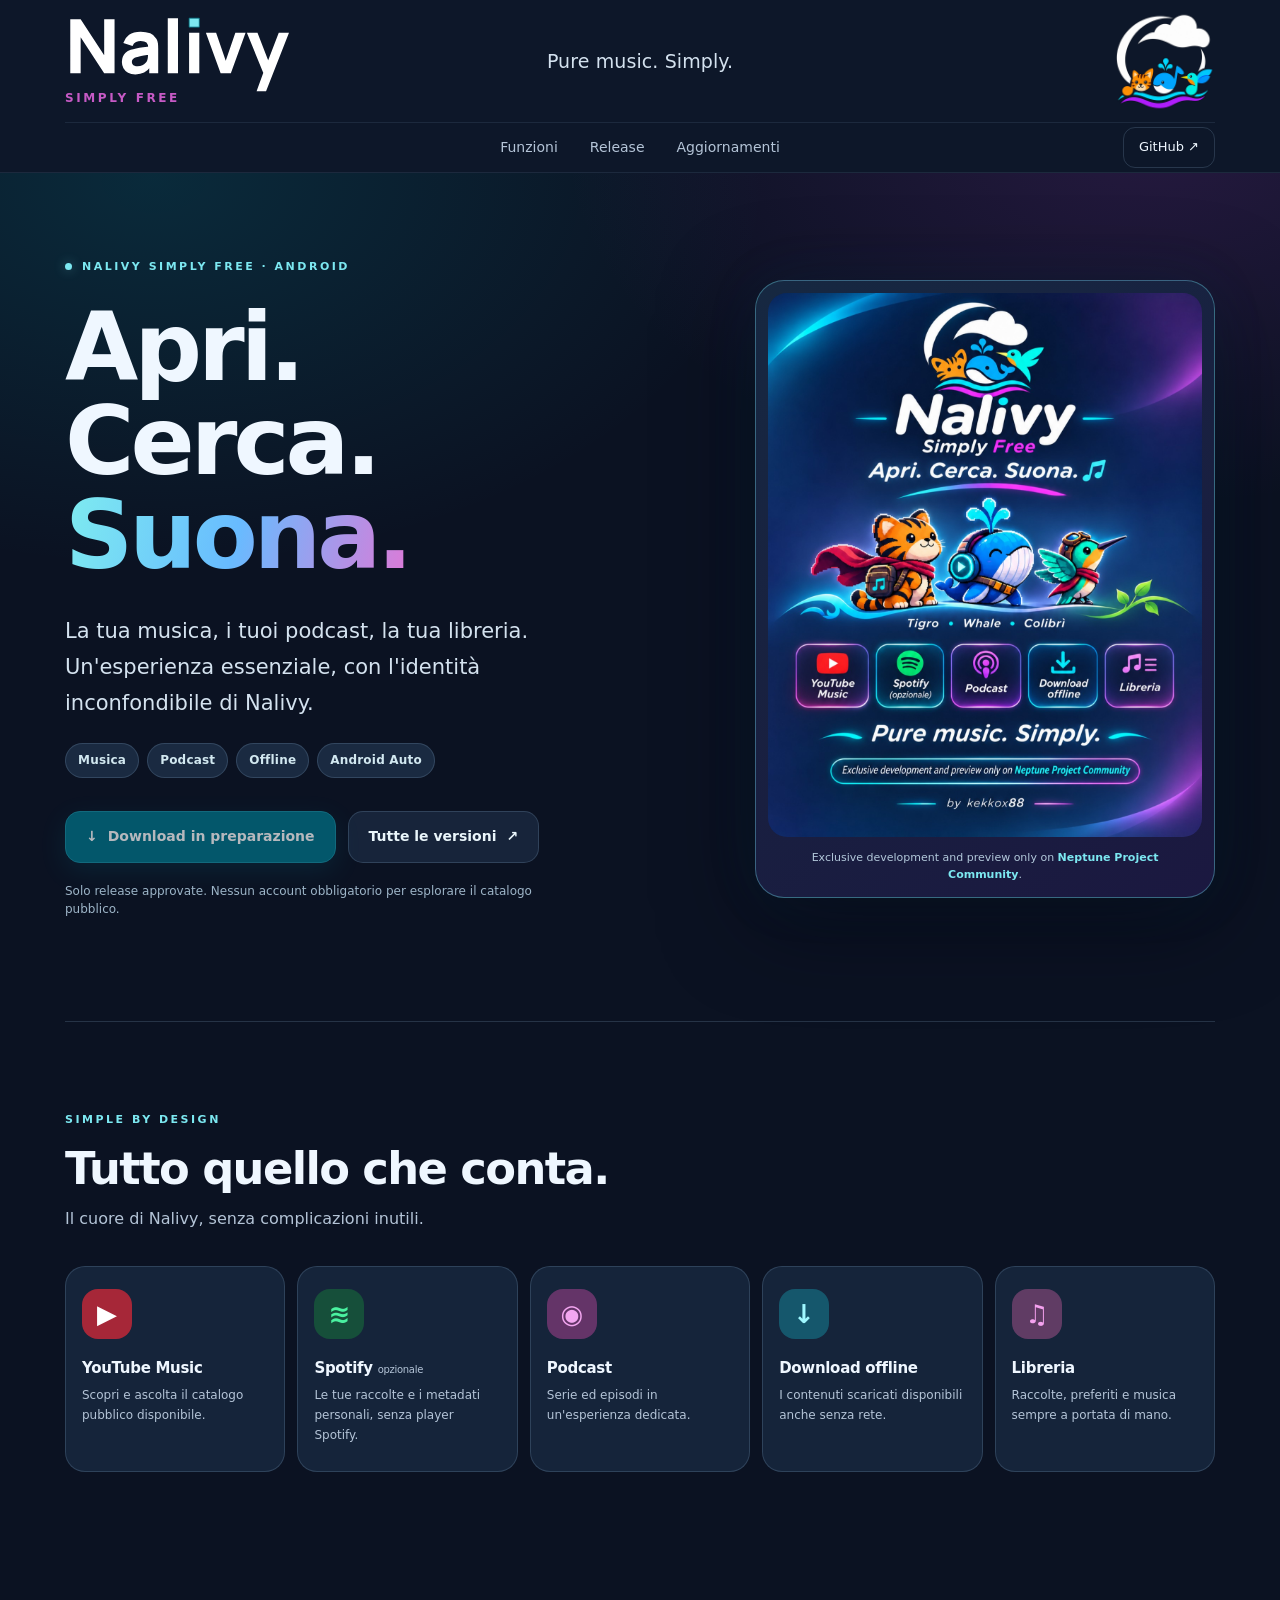
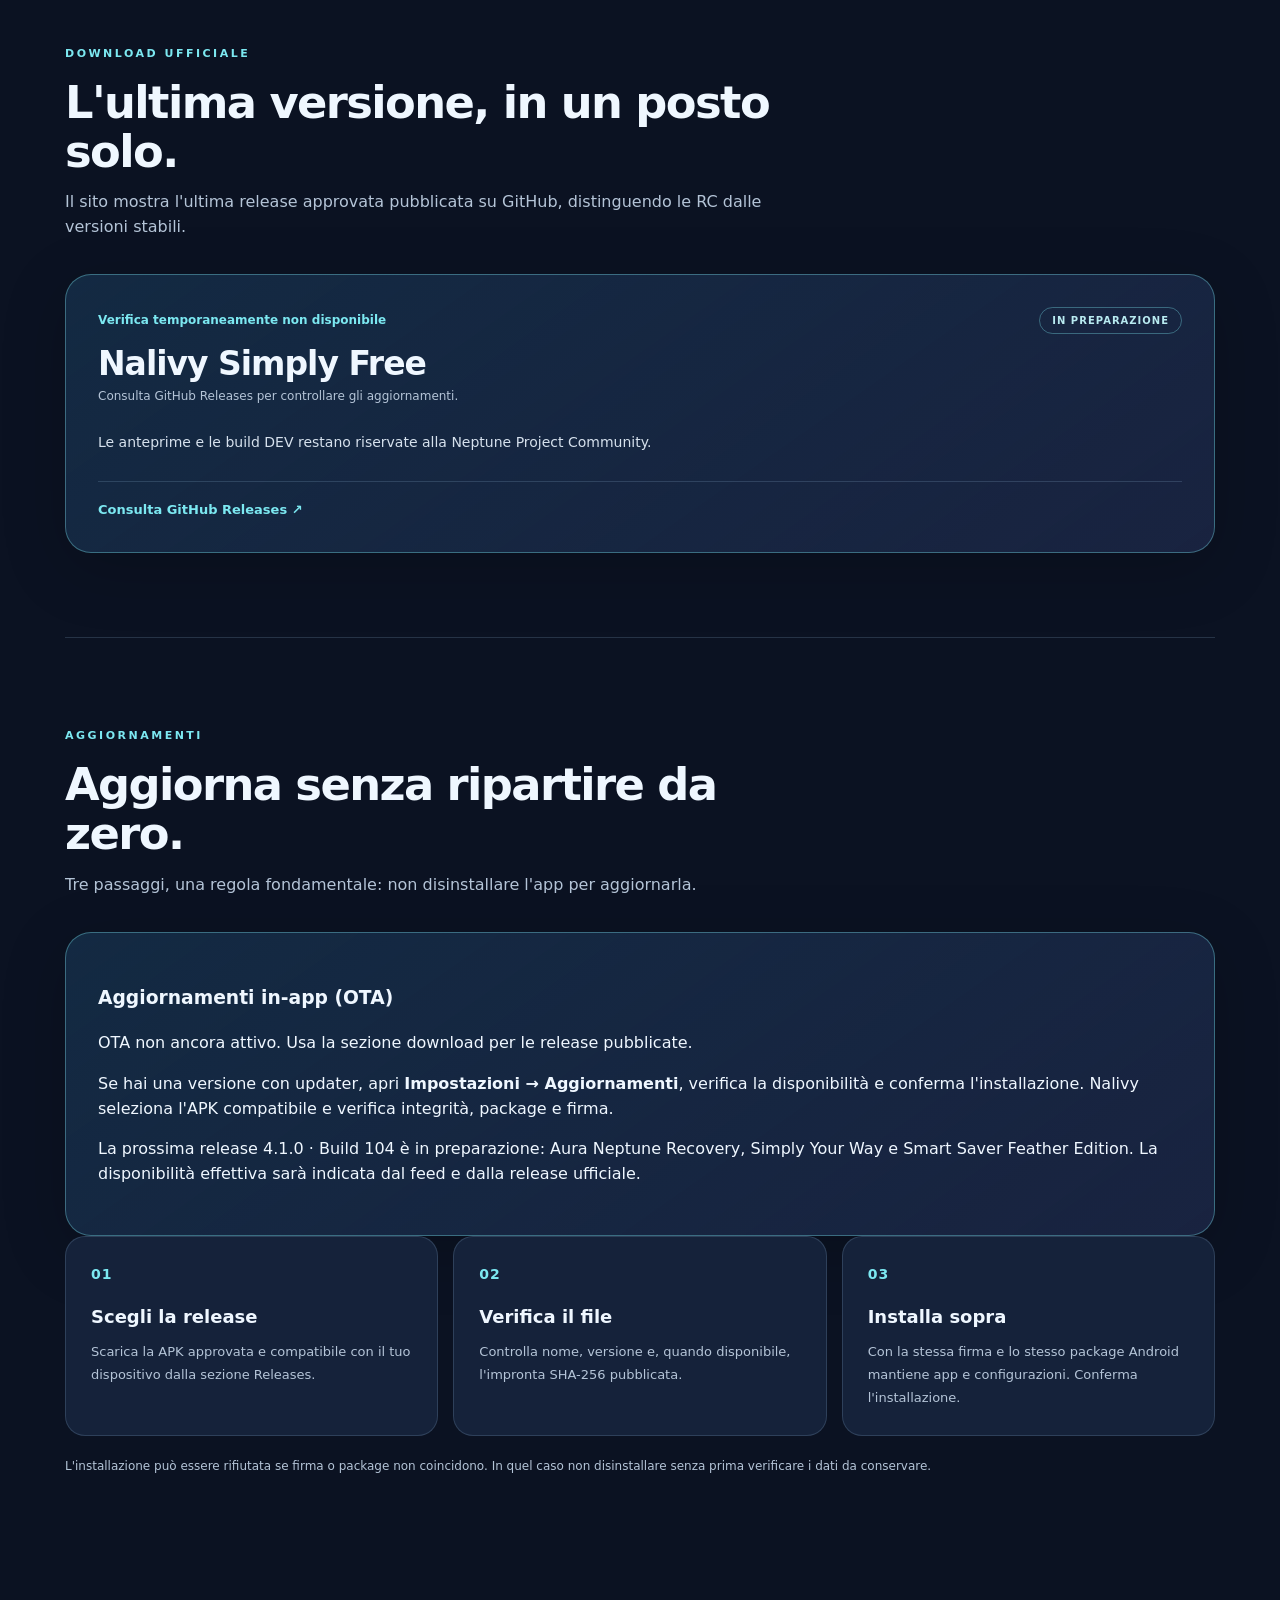
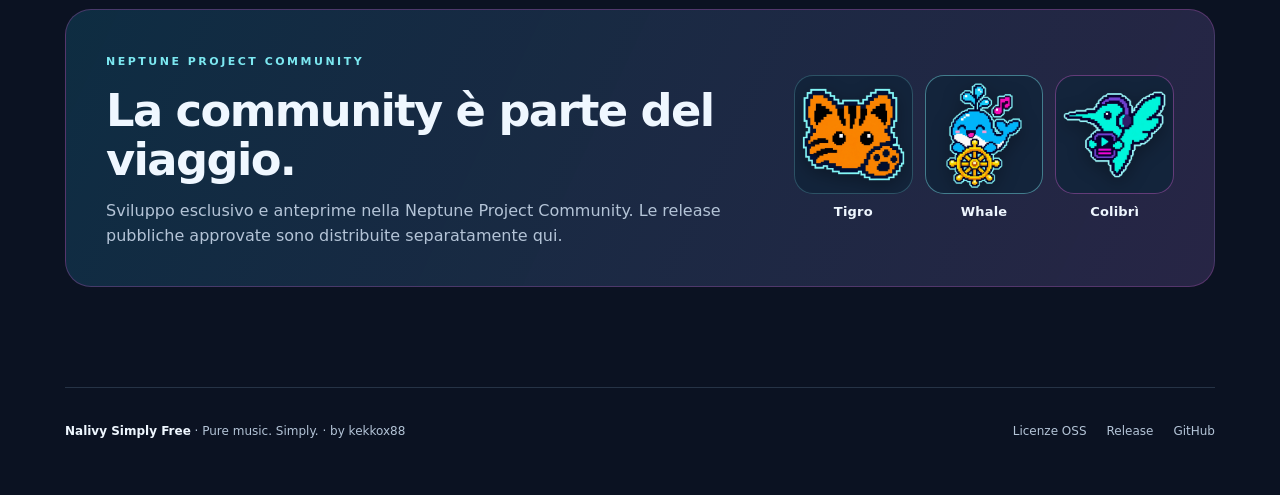
==== commit 88b3d94f: "Stage B104 release notes and show live OTA availability without activating feed" ====
--- a/docs/index.html
+++ b/docs/index.html
@@ -89,6 +89,12 @@
 
     <section class="section section-line wrap" id="aggiornamenti" aria-labelledby="updates-title">
       <div class="section-head"><span class="kicker">AGGIORNAMENTI</span><h2 id="updates-title">Aggiorna senza ripartire da zero.</h2><p>Tre passaggi, una regola fondamentale: non disinstallare l'app per aggiornarla.</p></div>
+      <div class="release-panel">
+        <h3>Aggiornamenti in-app (OTA)</h3>
+        <p id="ota-status" role="status">Verifica del feed ufficiale…</p>
+        <p>Se hai una versione con updater, apri <strong>Impostazioni → Aggiornamenti</strong>, verifica la disponibilità e conferma l'installazione. Nalivy seleziona l'APK compatibile e verifica integrità, package e firma.</p>
+        <p>La prossima release 4.1.0 · Build 104 è in preparazione: Aura Neptune Recovery, Simply Your Way e Smart Saver Feather Edition. La disponibilità effettiva sarà indicata dal feed e dalla release ufficiale.</p>
+      </div>
       <div class="steps">
         <article class="step"><span class="step-number">01</span><h3>Scegli la release</h3><p>Scarica la APK approvata e compatibile con il tuo dispositivo dalla sezione Releases.</p></article>
         <article class="step"><span class="step-number">02</span><h3>Verifica il file</h3><p>Controlla nome, versione e, quando disponibile, l'impronta SHA-256 pubblicata.</p></article>
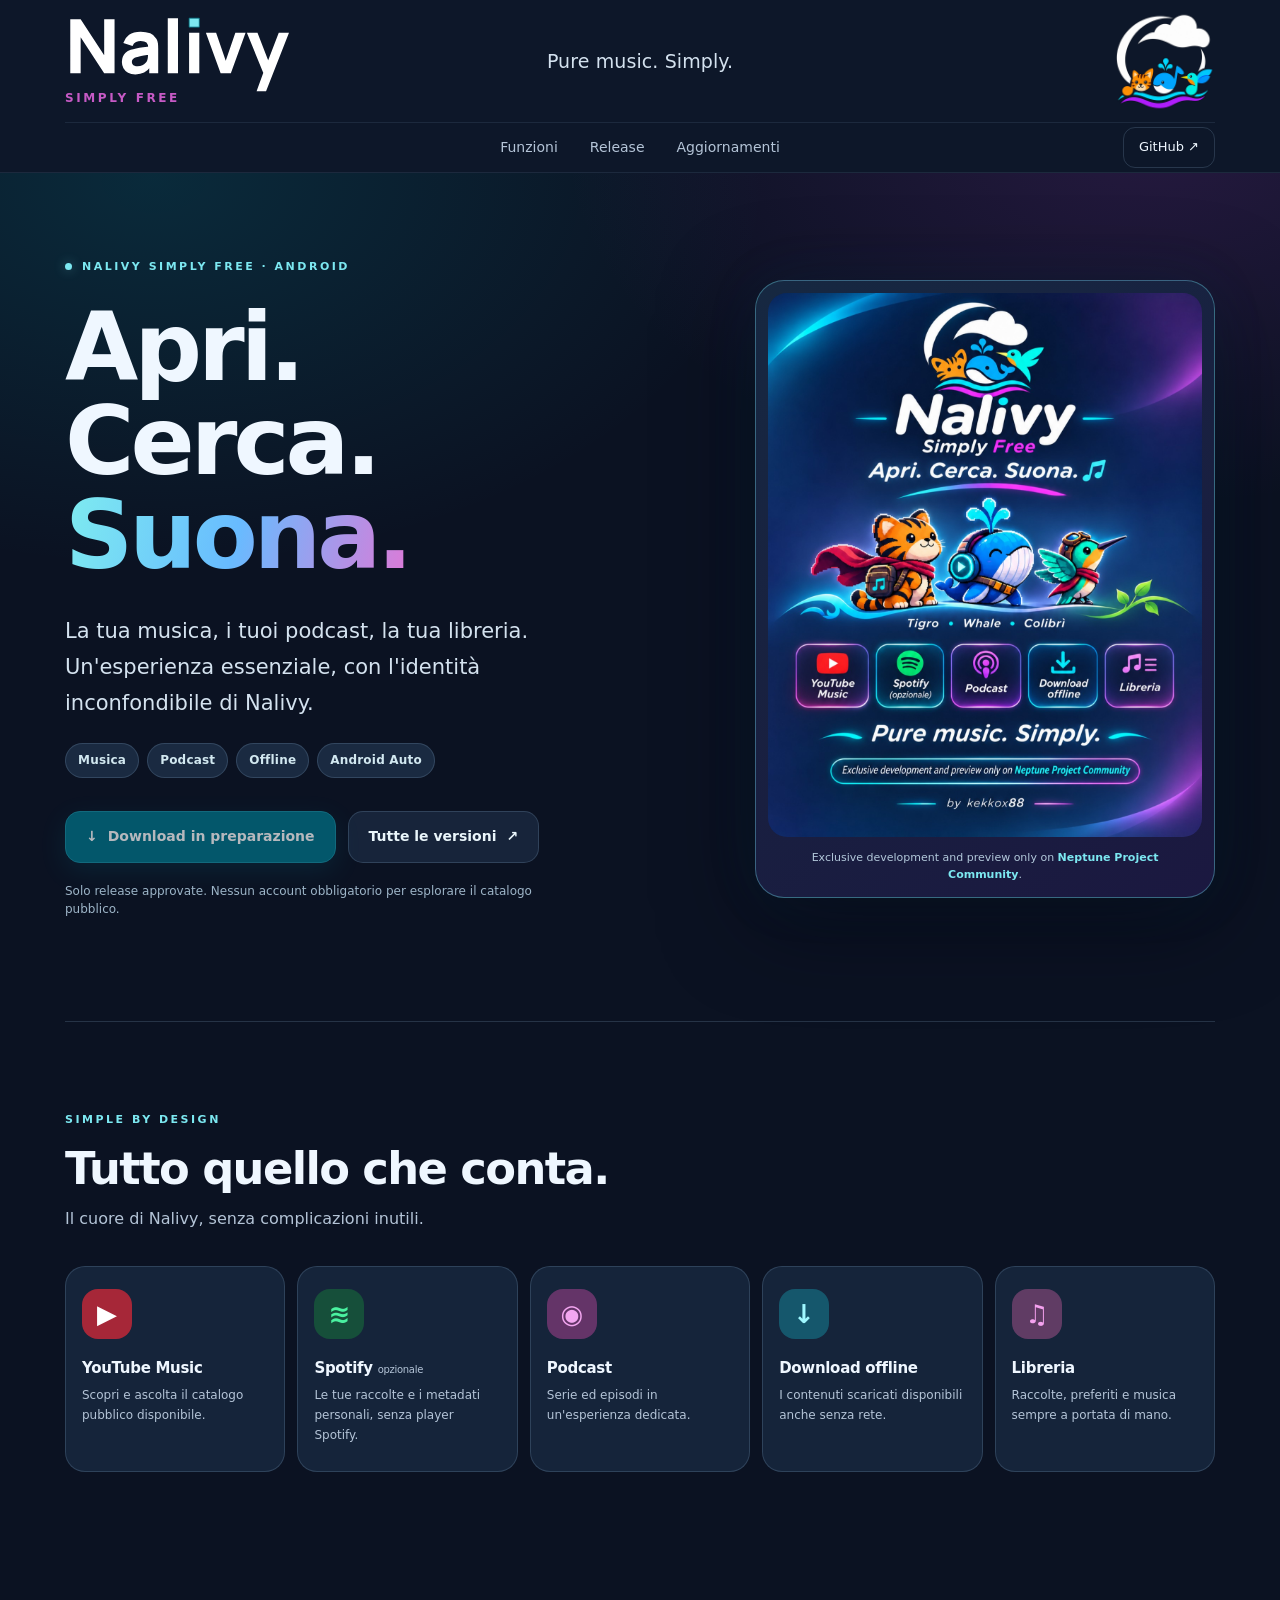
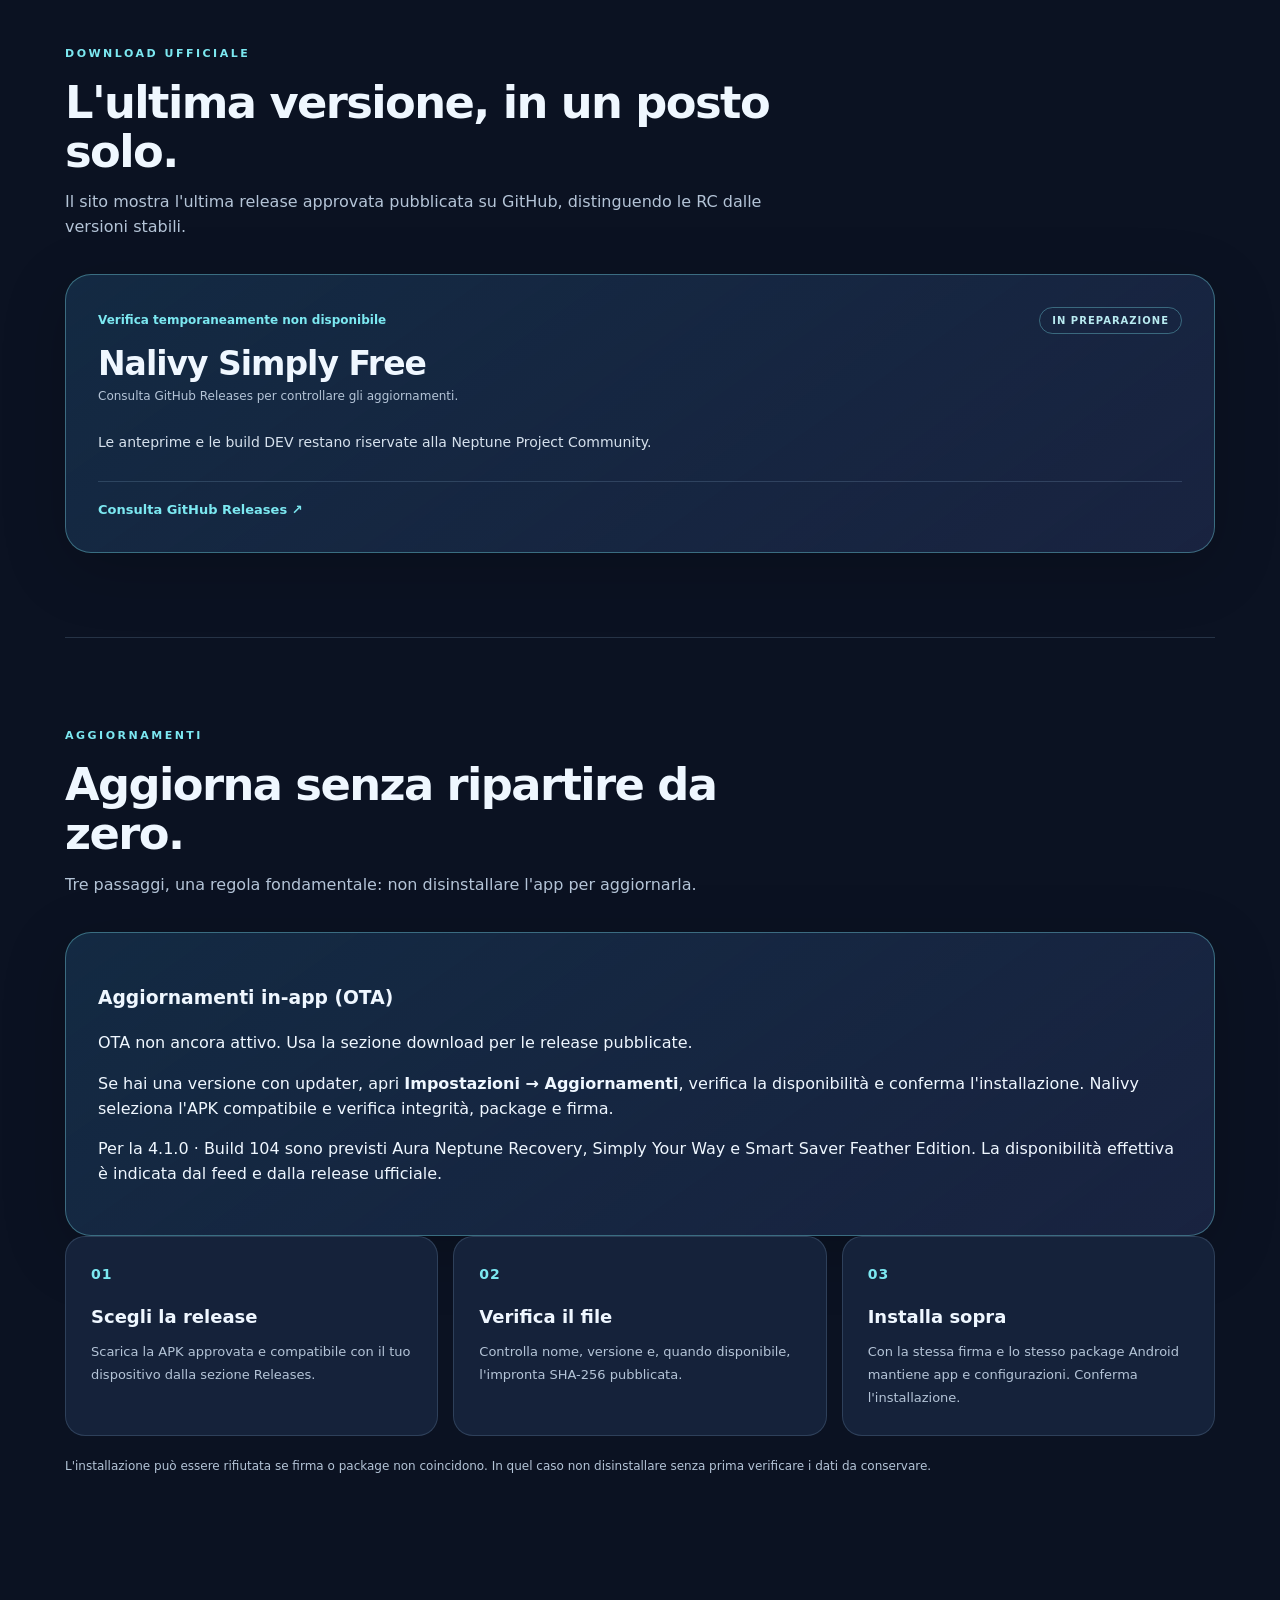
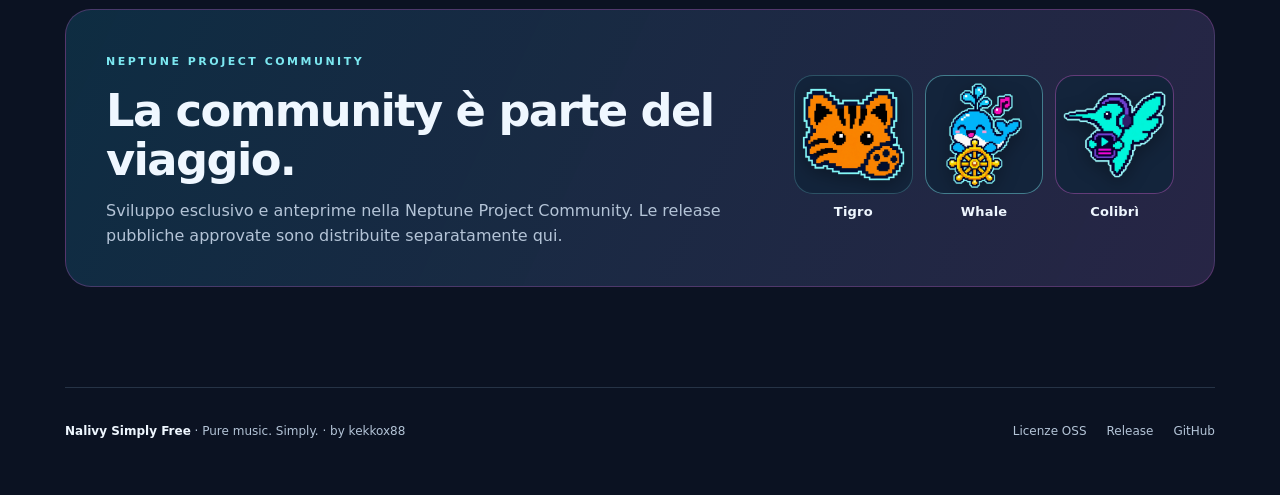
==== commit afc326a0: "Keep B104 feature preview accurate after OTA activation" ====
--- a/docs/index.html
+++ b/docs/index.html
@@ -93,7 +93,7 @@
         <h3>Aggiornamenti in-app (OTA)</h3>
         <p id="ota-status" role="status">Verifica del feed ufficiale…</p>
         <p>Se hai una versione con updater, apri <strong>Impostazioni → Aggiornamenti</strong>, verifica la disponibilità e conferma l'installazione. Nalivy seleziona l'APK compatibile e verifica integrità, package e firma.</p>
-        <p>La prossima release 4.1.0 · Build 104 è in preparazione: Aura Neptune Recovery, Simply Your Way e Smart Saver Feather Edition. La disponibilità effettiva sarà indicata dal feed e dalla release ufficiale.</p>
+        <p>Per la 4.1.0 · Build 104 sono previsti Aura Neptune Recovery, Simply Your Way e Smart Saver Feather Edition. La disponibilità effettiva è indicata dal feed e dalla release ufficiale.</p>
       </div>
       <div class="steps">
         <article class="step"><span class="step-number">01</span><h3>Scegli la release</h3><p>Scarica la APK approvata e compatibile con il tuo dispositivo dalla sezione Releases.</p></article>
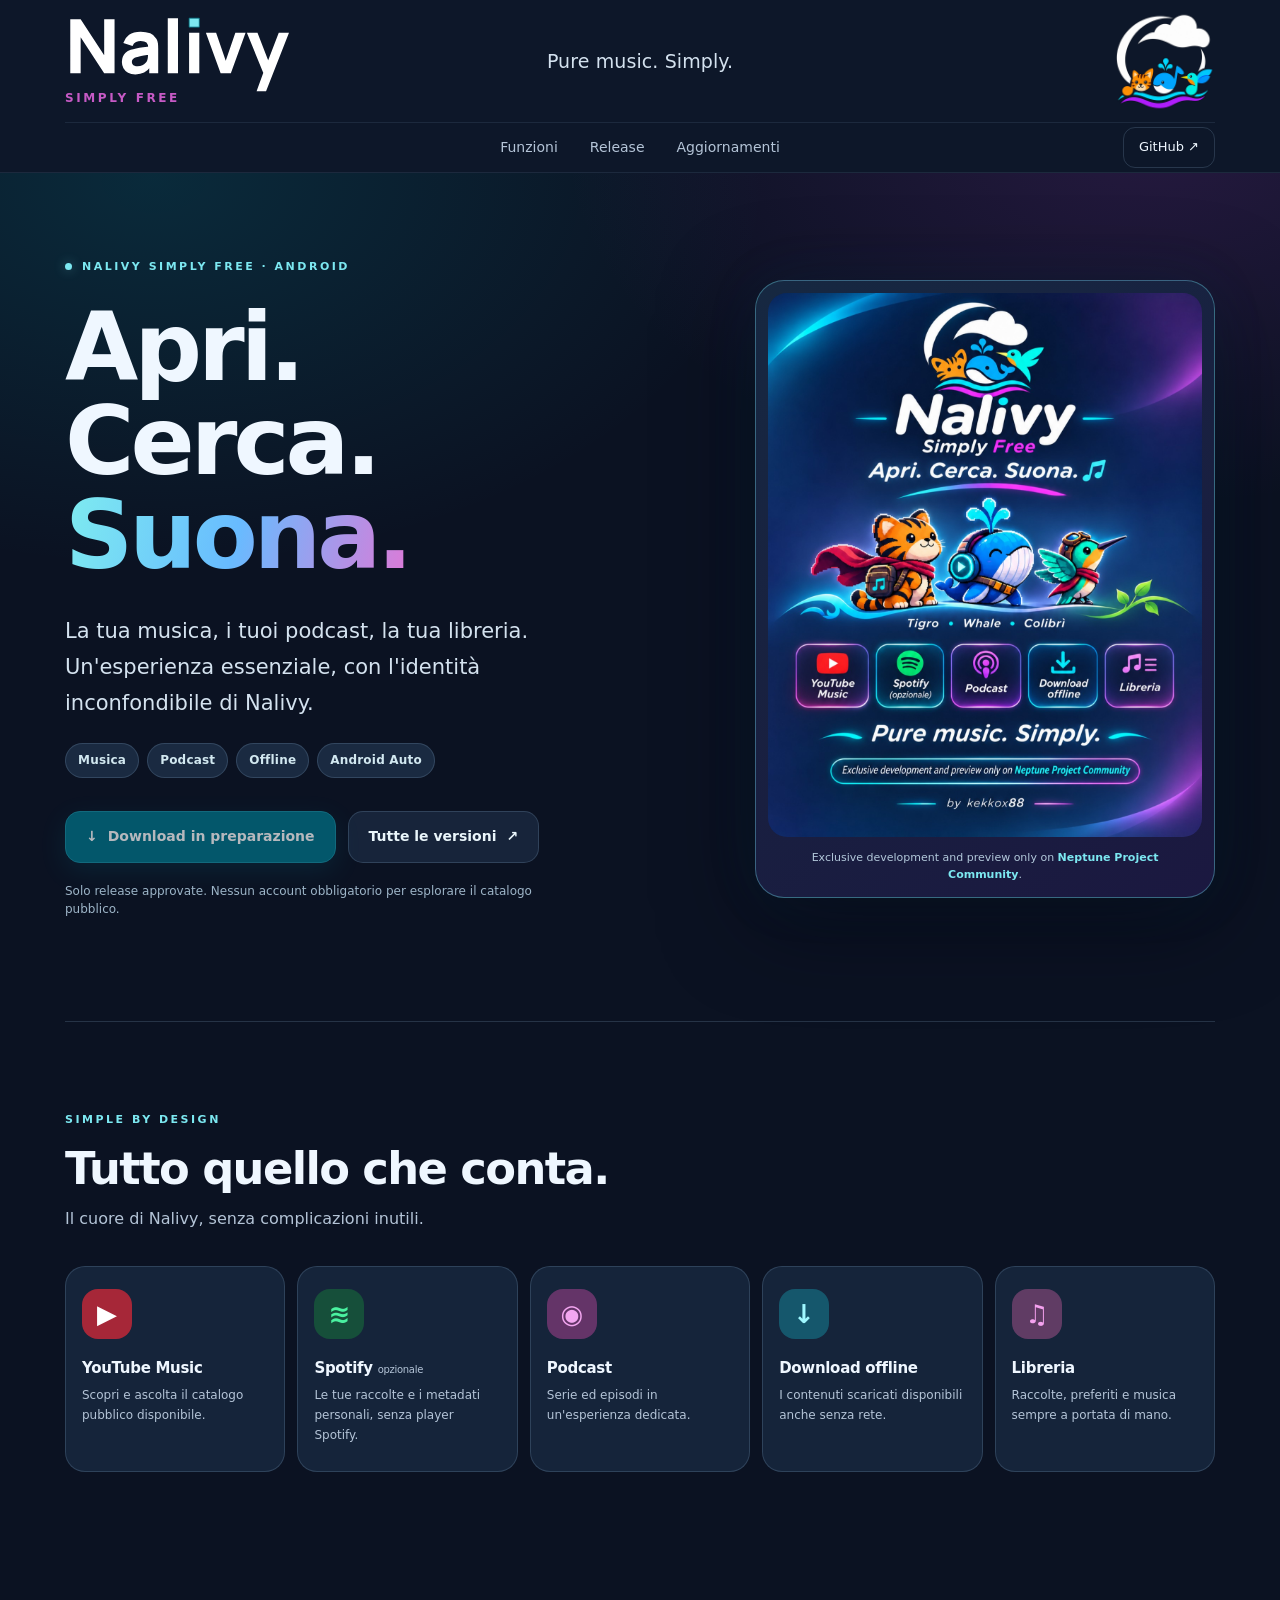
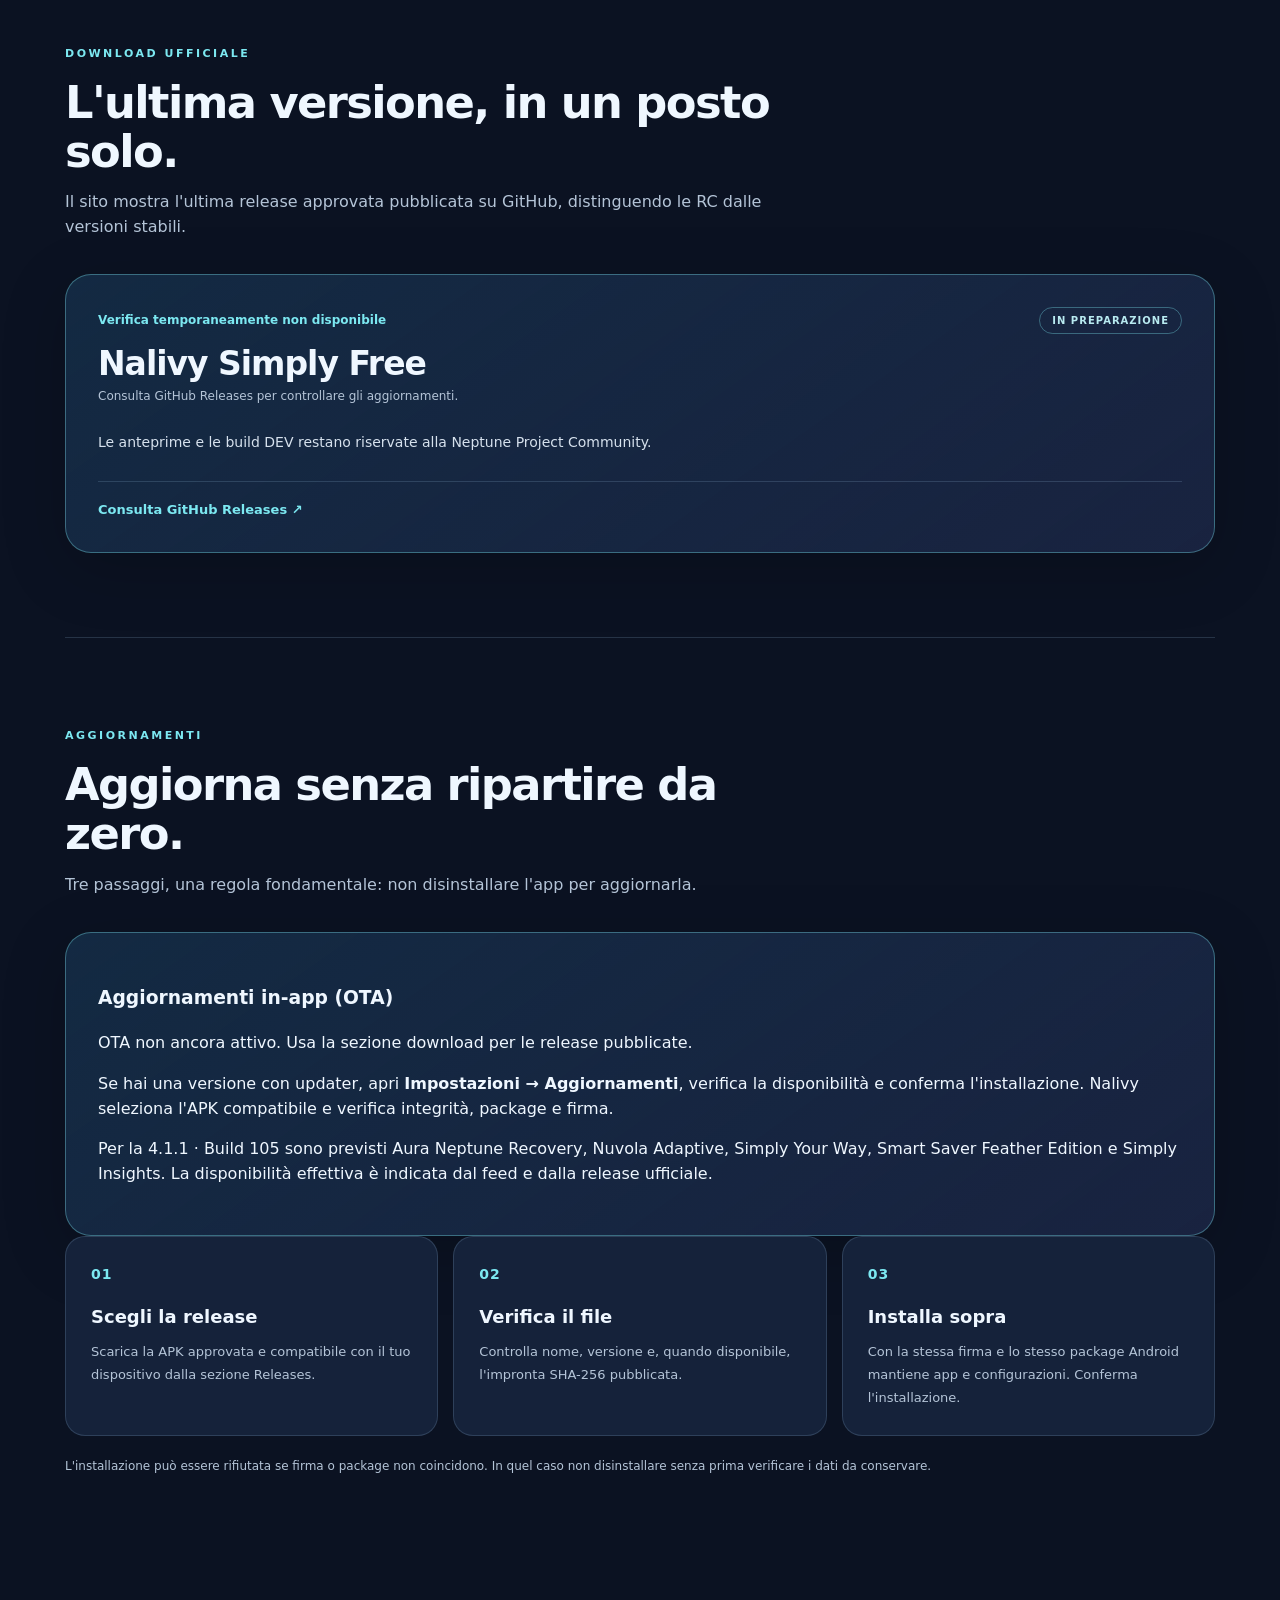
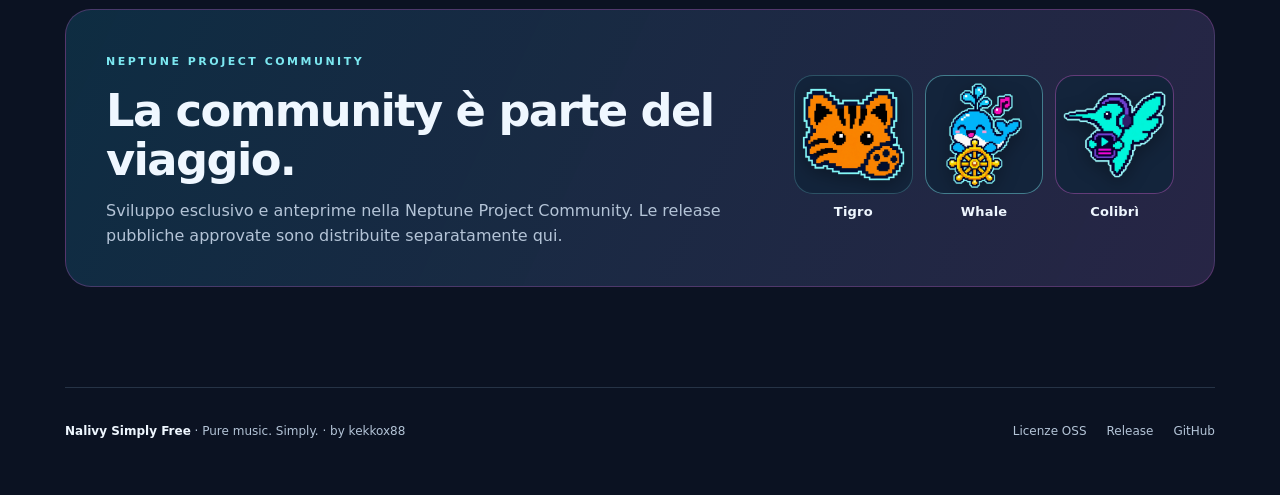
==== commit 176f097d: "Stage cumulative 4.1.1 B105 release and OTA website, keep active feed unchanged" ====
--- a/docs/index.html
+++ b/docs/index.html
@@ -93,7 +93,7 @@
         <h3>Aggiornamenti in-app (OTA)</h3>
         <p id="ota-status" role="status">Verifica del feed ufficiale…</p>
         <p>Se hai una versione con updater, apri <strong>Impostazioni → Aggiornamenti</strong>, verifica la disponibilità e conferma l'installazione. Nalivy seleziona l'APK compatibile e verifica integrità, package e firma.</p>
-        <p>Per la 4.1.0 · Build 104 sono previsti Aura Neptune Recovery, Simply Your Way e Smart Saver Feather Edition. La disponibilità effettiva è indicata dal feed e dalla release ufficiale.</p>
+        <p>Per la 4.1.1 · Build 105 sono previsti Aura Neptune Recovery, Nuvola Adaptive, Simply Your Way, Smart Saver Feather Edition e Simply Insights. La disponibilità effettiva è indicata dal feed e dalla release ufficiale.</p>
       </div>
       <div class="steps">
         <article class="step"><span class="step-number">01</span><h3>Scegli la release</h3><p>Scarica la APK approvata e compatibile con il tuo dispositivo dalla sezione Releases.</p></article>
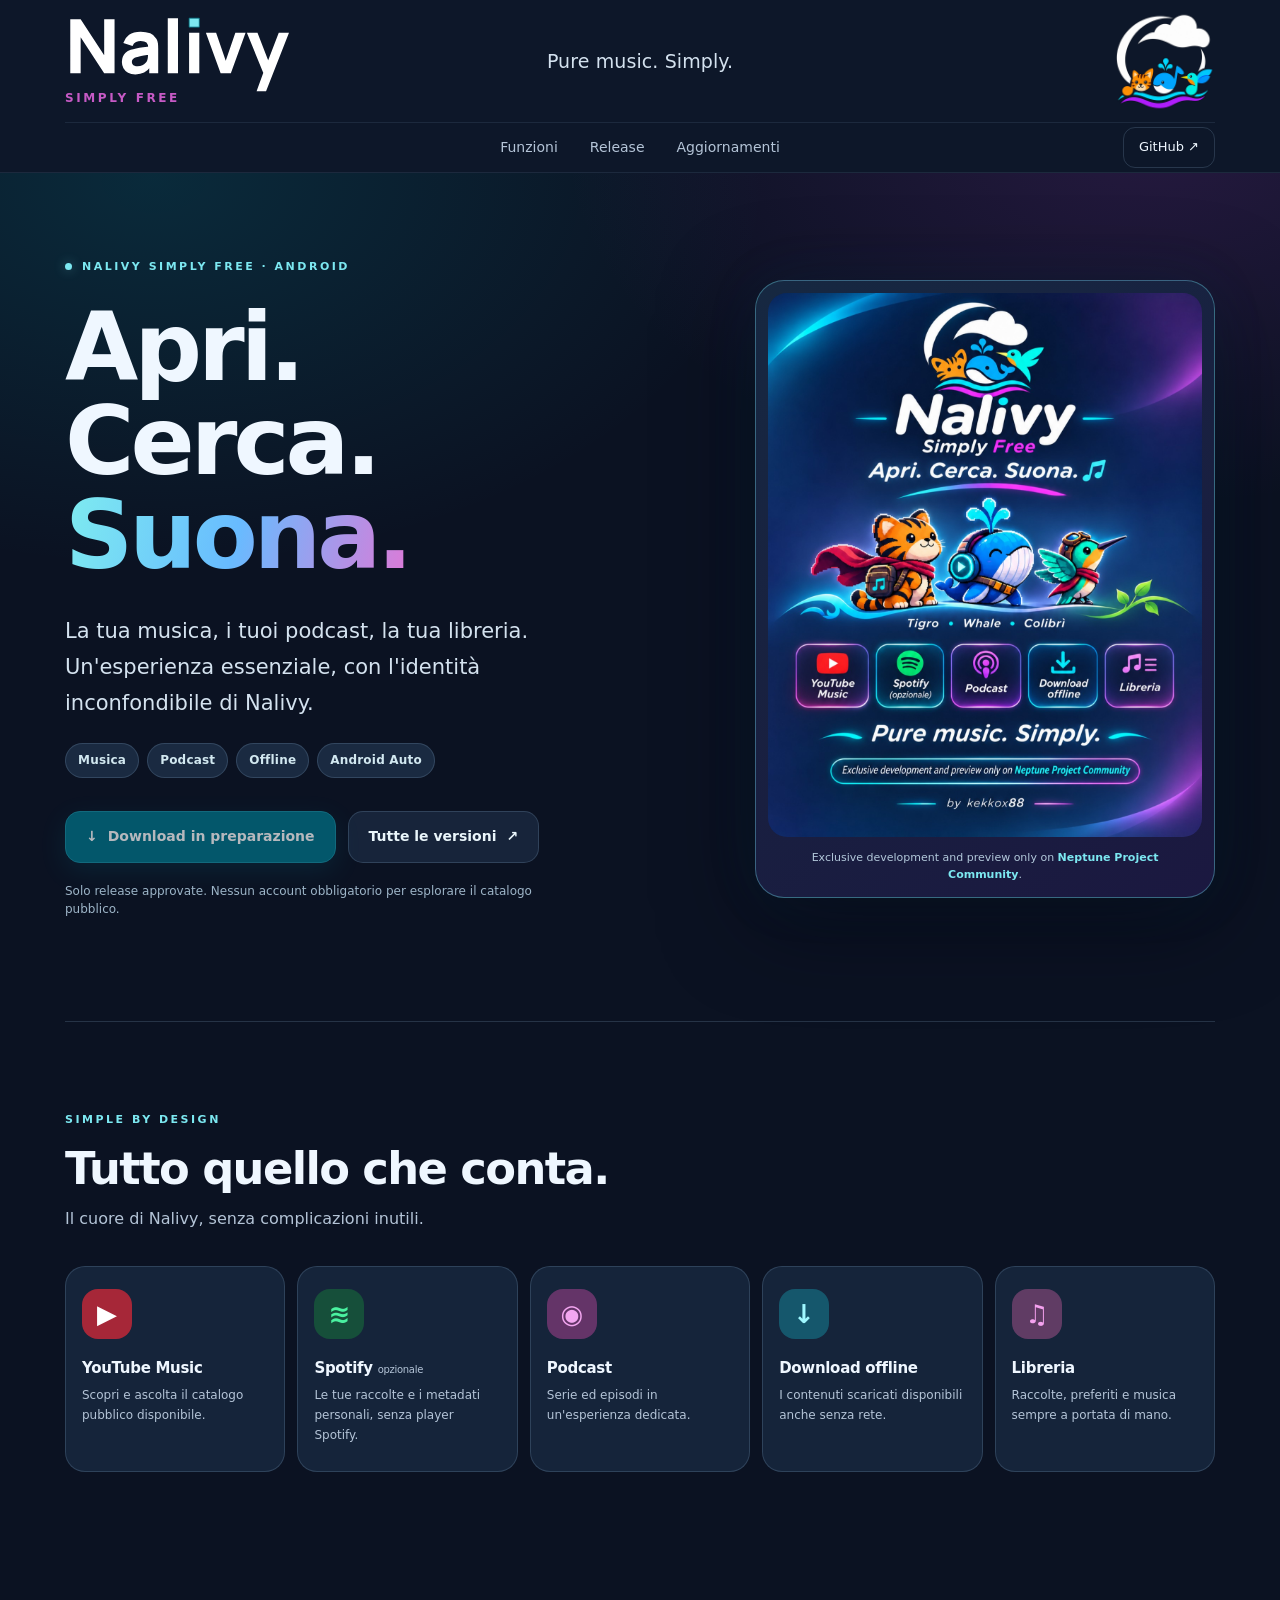
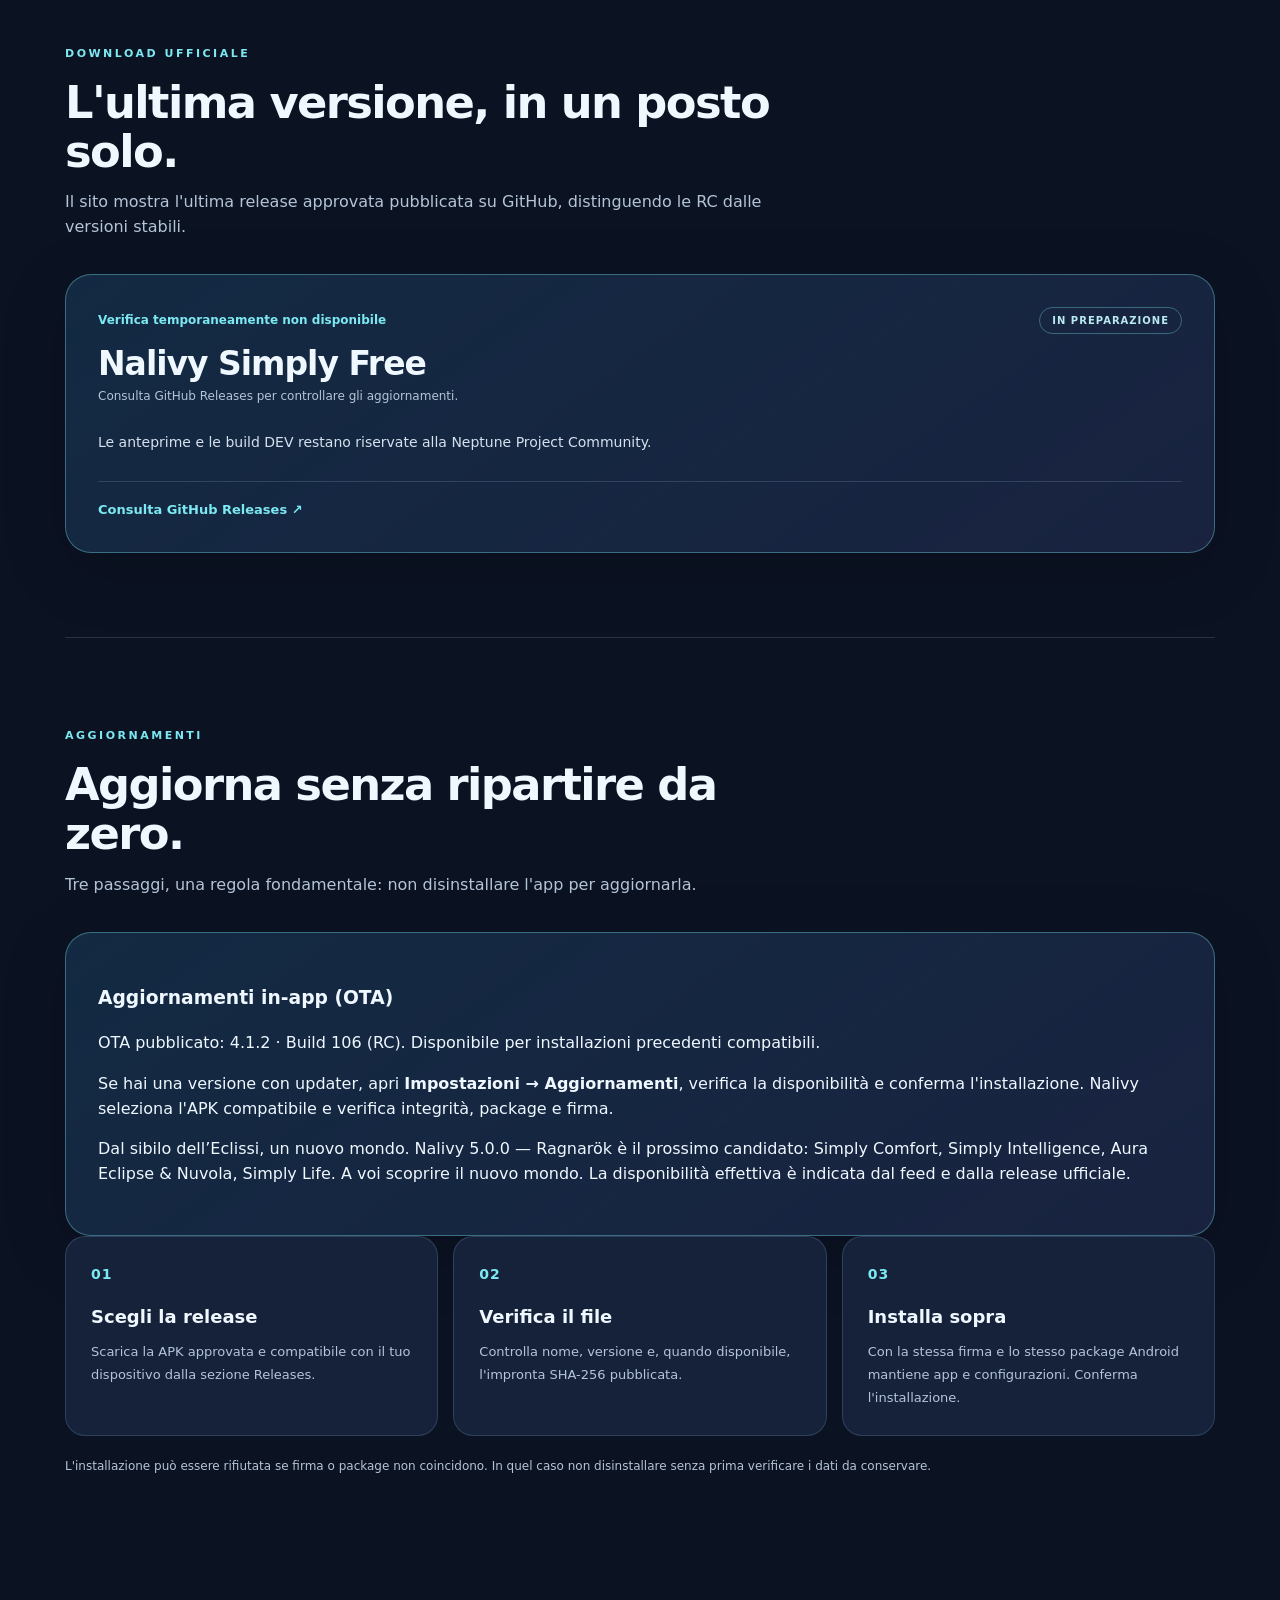
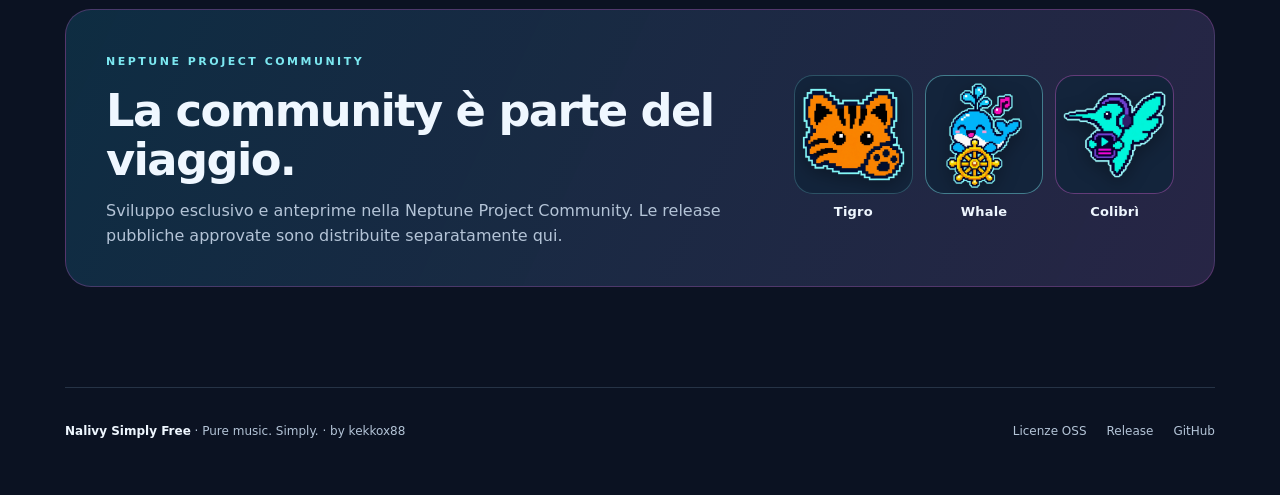
==== commit 01065f84: "stage(ragnarok): prepare B107 OTA candidate and complete-release website guard" ====
--- a/docs/index.html
+++ b/docs/index.html
@@ -93,7 +93,7 @@
         <h3>Aggiornamenti in-app (OTA)</h3>
         <p id="ota-status" role="status">Verifica del feed ufficiale…</p>
         <p>Se hai una versione con updater, apri <strong>Impostazioni → Aggiornamenti</strong>, verifica la disponibilità e conferma l'installazione. Nalivy seleziona l'APK compatibile e verifica integrità, package e firma.</p>
-        <p>Per la 4.1.1 · Build 105 sono previsti Aura Neptune Recovery, Nuvola Adaptive, Simply Your Way, Smart Saver Feather Edition e Simply Insights. La disponibilità effettiva è indicata dal feed e dalla release ufficiale.</p>
+        <p>Dal sibilo dell’Eclissi, un nuovo mondo. Nalivy 5.0.0 — Ragnarök è il prossimo candidato: Simply Comfort, Simply Intelligence, Aura Eclipse &amp; Nuvola, Simply Life. A voi scoprire il nuovo mondo. La disponibilità effettiva è indicata dal feed e dalla release ufficiale.</p>
       </div>
       <div class="steps">
         <article class="step"><span class="step-number">01</span><h3>Scegli la release</h3><p>Scarica la APK approvata e compatibile con il tuo dispositivo dalla sezione Releases.</p></article>
